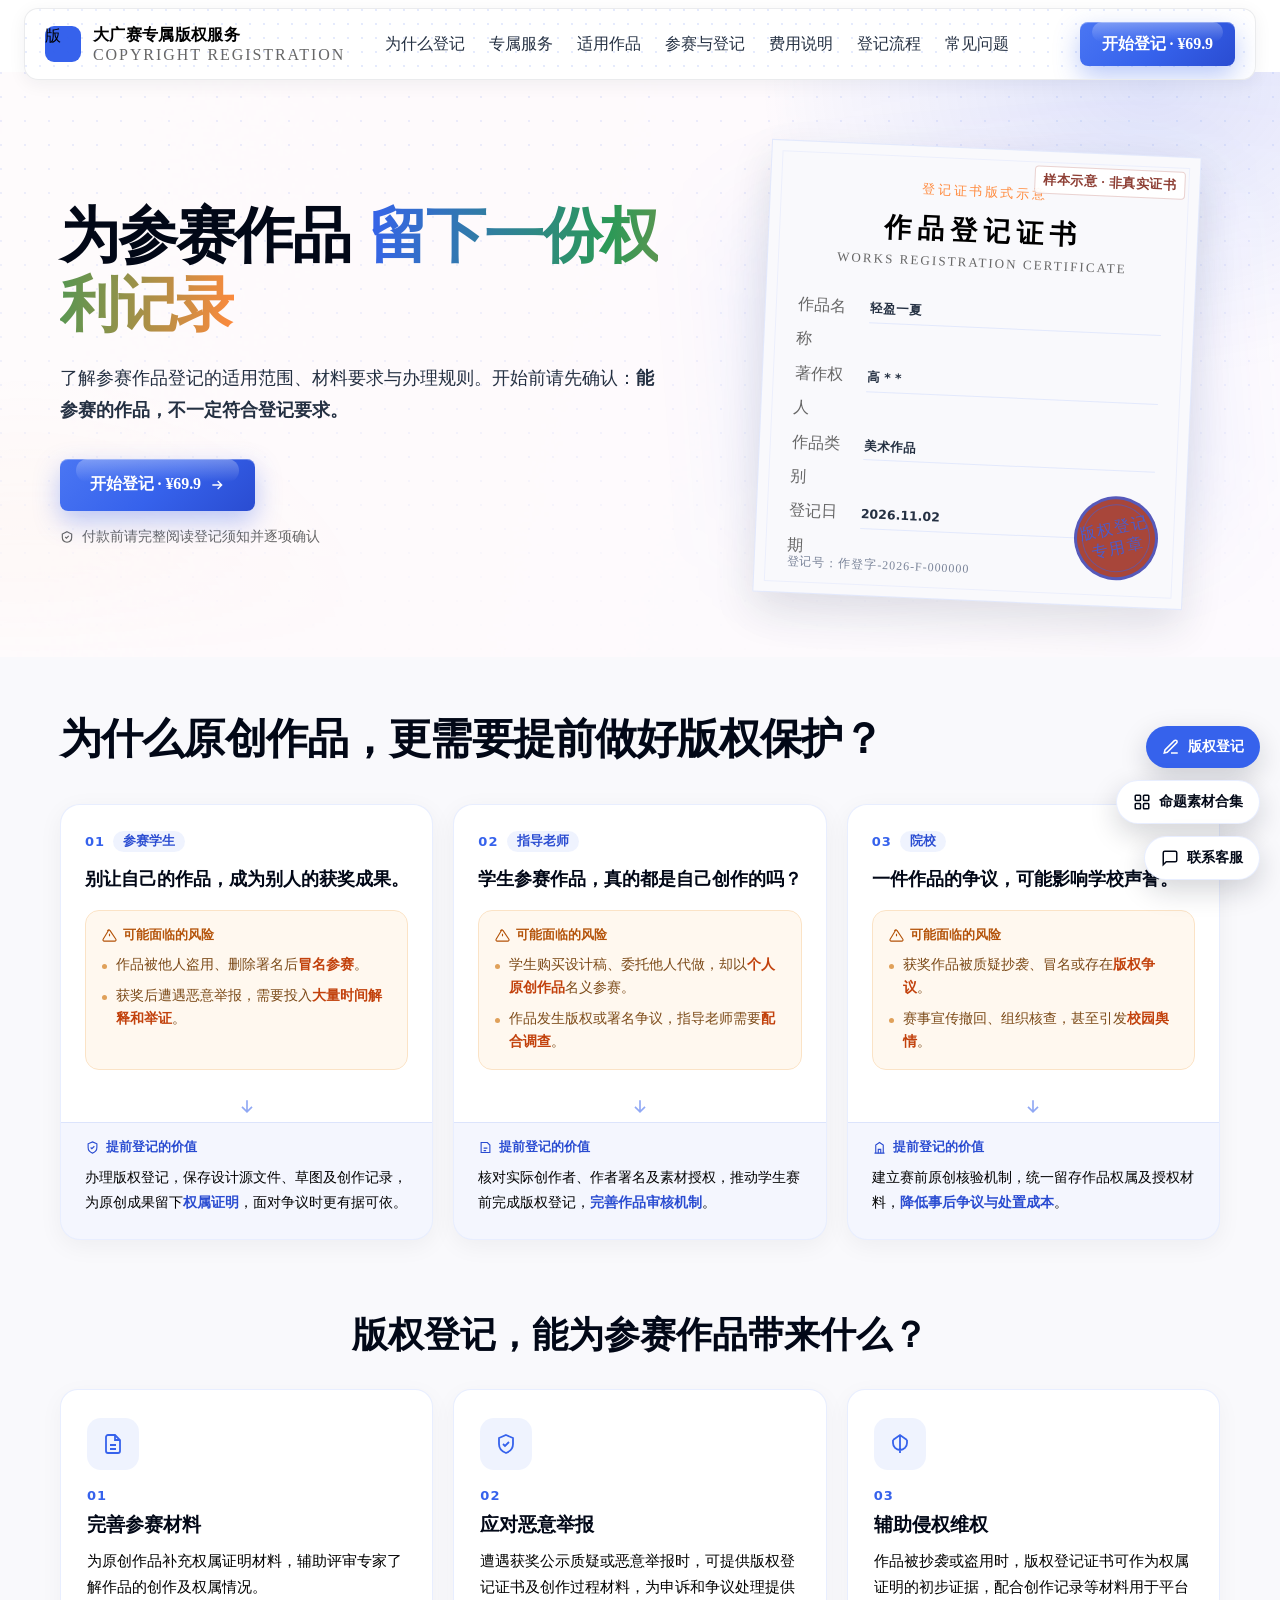
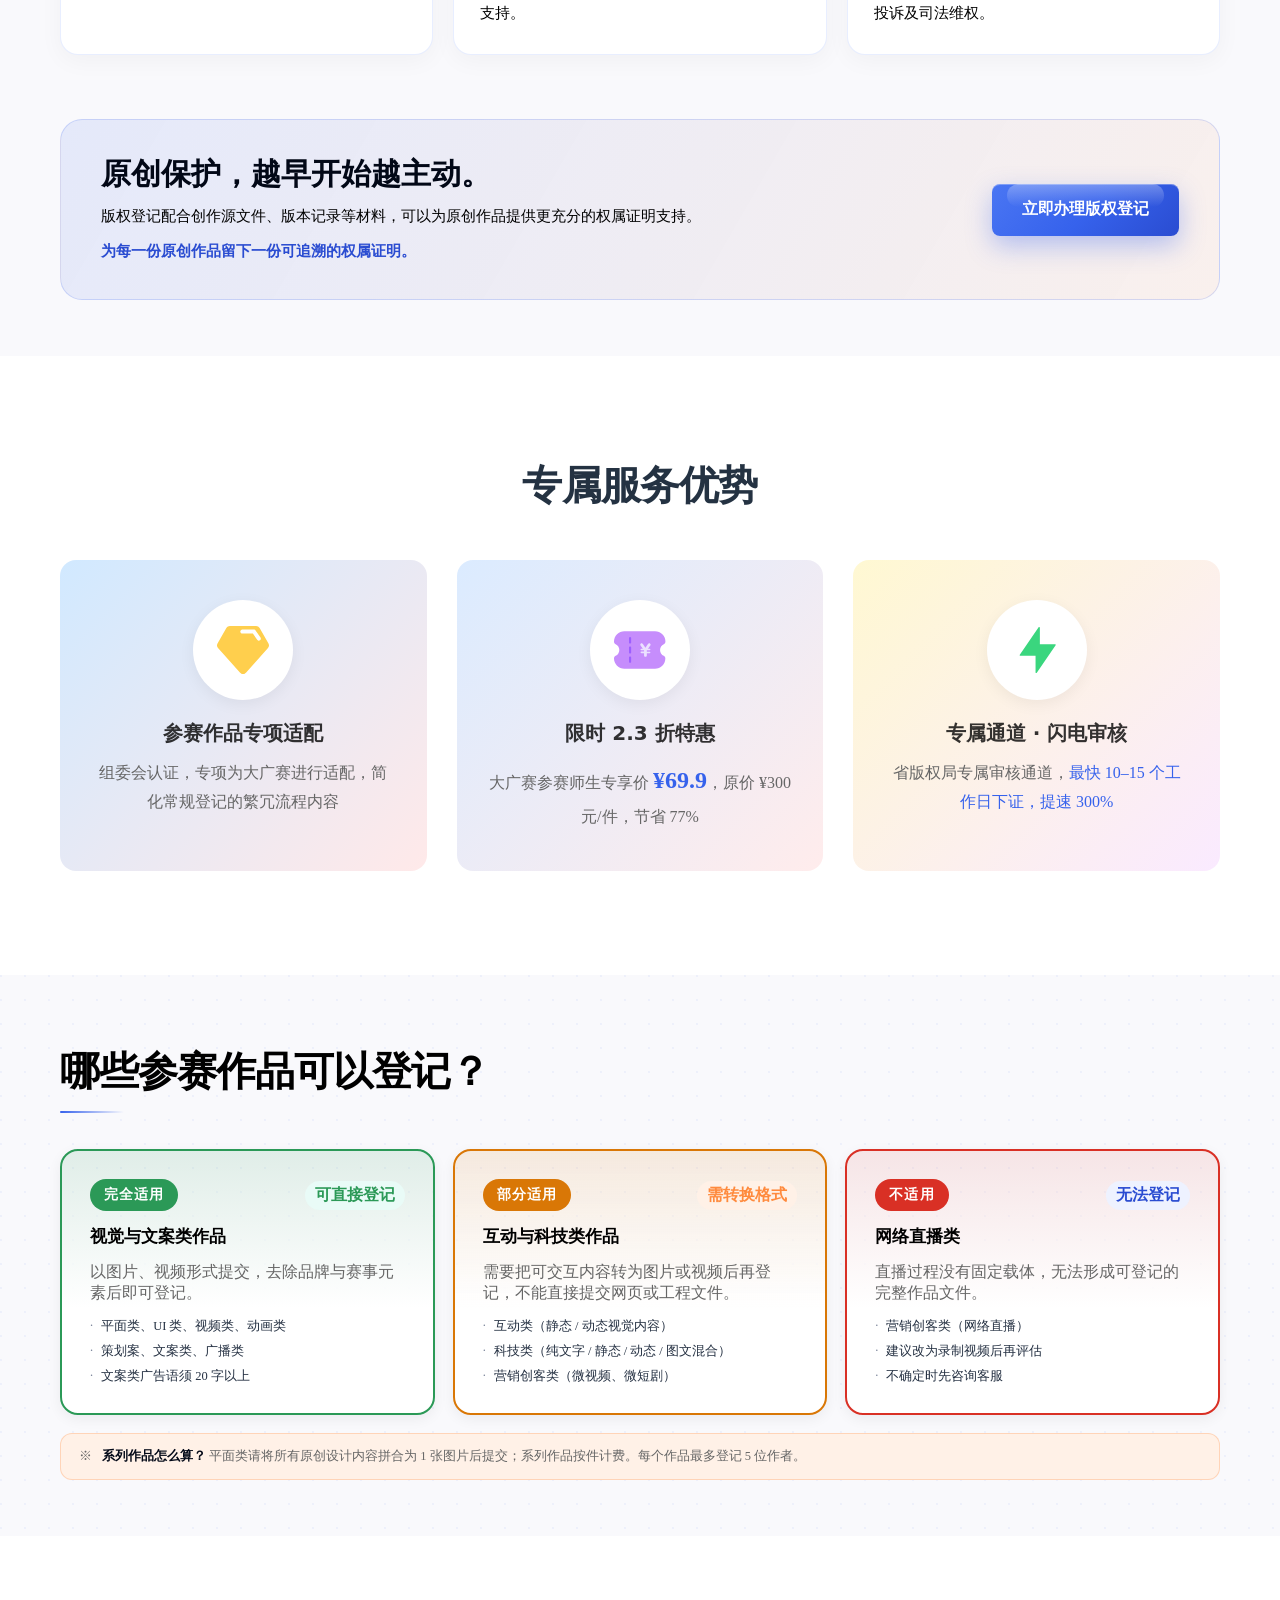
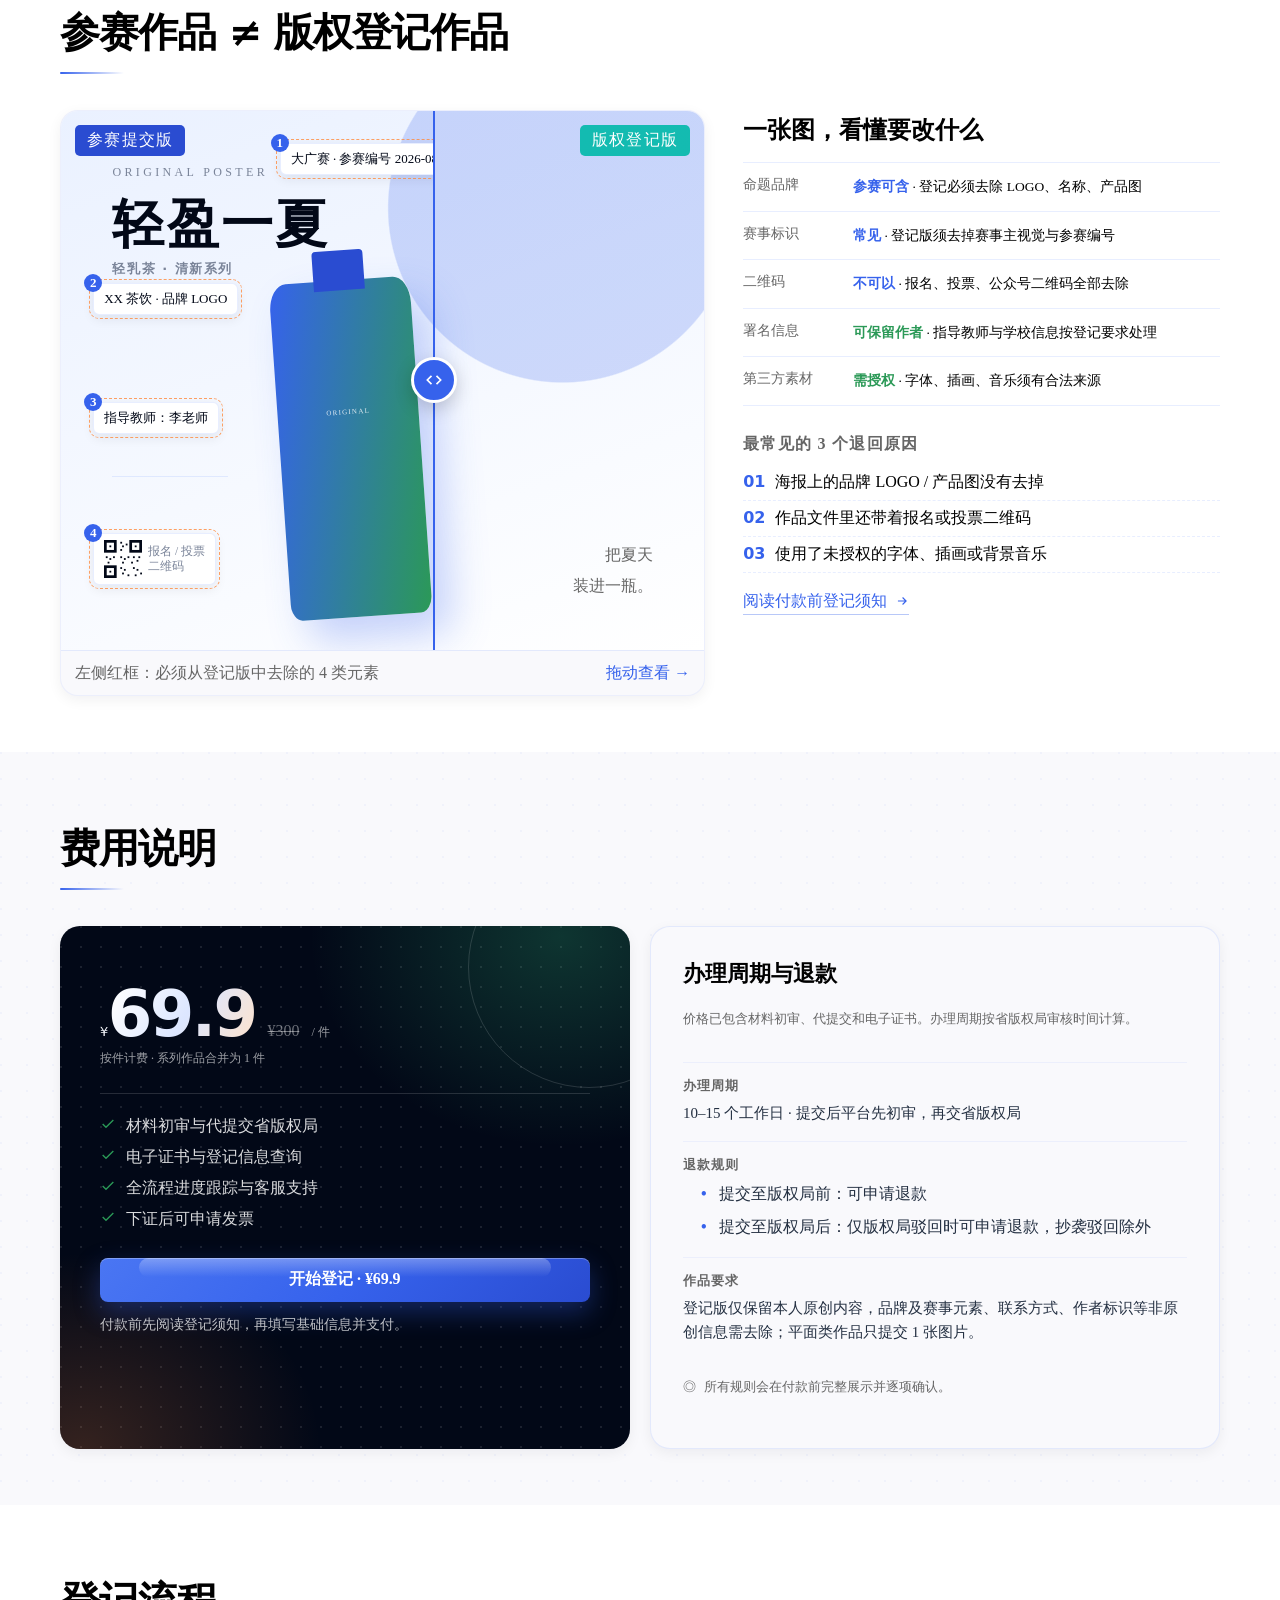
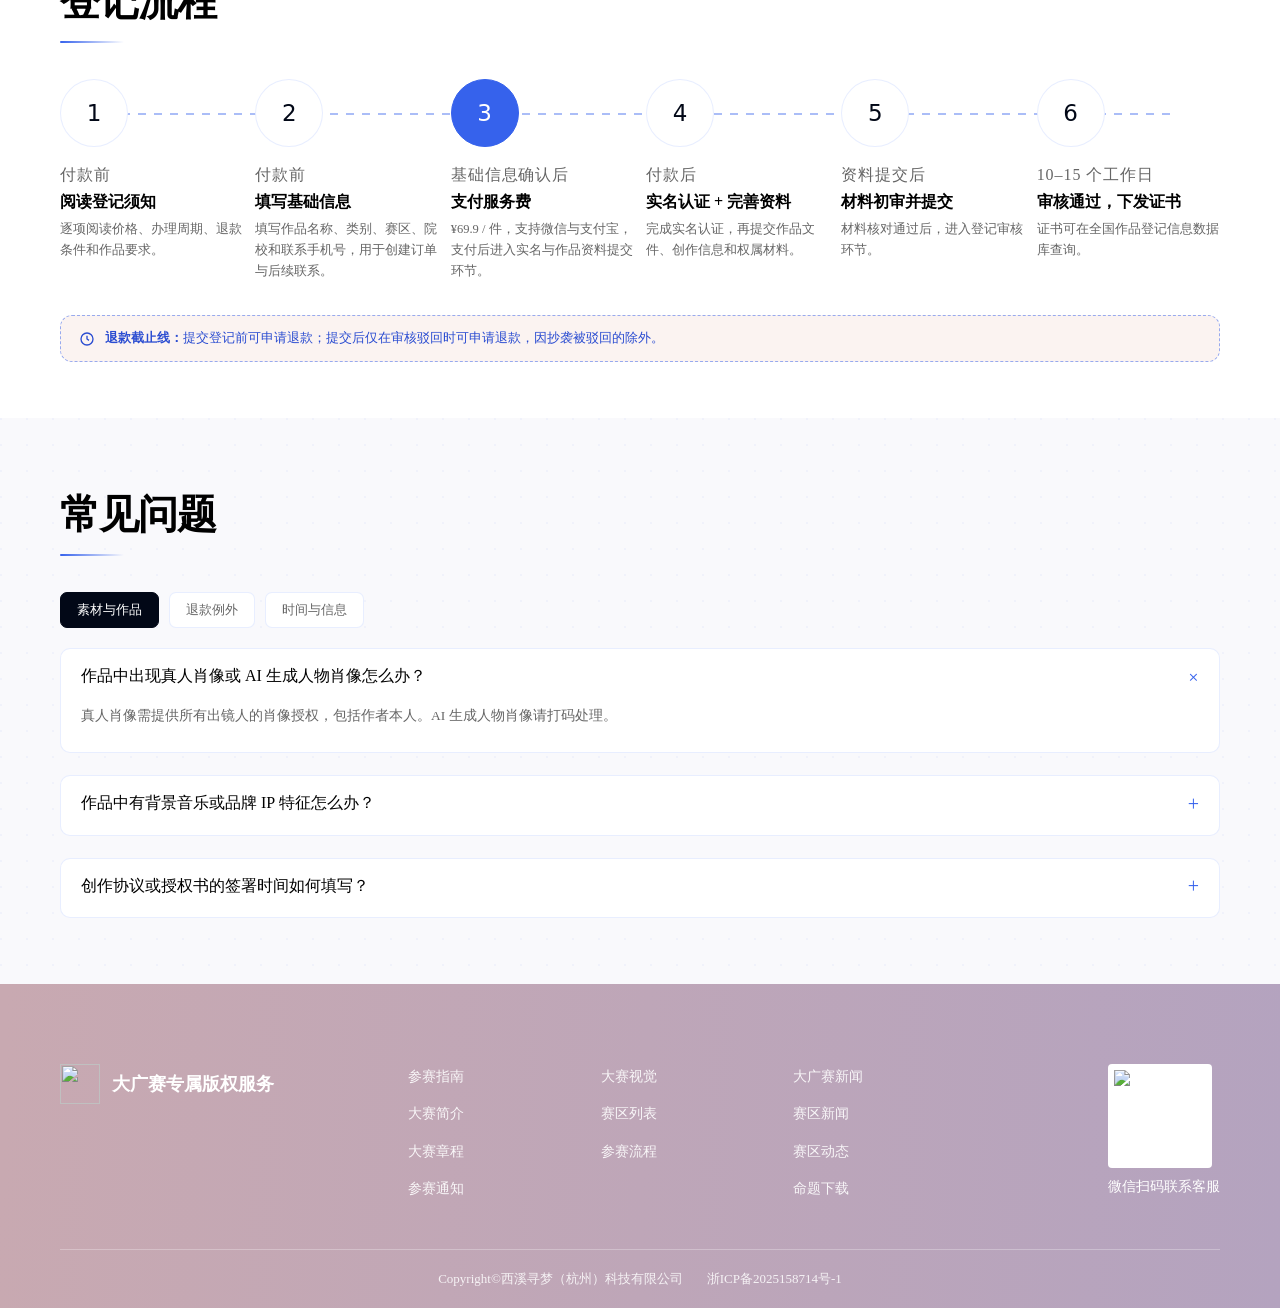
==== index.html @ 9f818204 "wip: save snapshot 2026-11-06" ====
<!DOCTYPE html>
<html lang="zh-CN">
<head>
<meta charset="UTF-8">
<meta name="viewport" content="width=device-width, initial-scale=1">
<title>大广赛参赛作品版权登记服务 · 流程、材料与费用</title>
<meta name="description" content="大广赛参赛作品版权登记服务说明：了解适用作品、登记材料、办理流程、费用与退款规则。">
<link rel="stylesheet" href="assets/styles.css?v=114">
<link rel="icon" type="image/svg+xml" href="assets/favicon.svg">
<noscript><style>[data-reveal]{opacity:1;transform:none}</style></noscript>
</head>
<body>

<a class="skip-link" href="#main">跳到主要内容</a>

<header class="site-header">
  <div class="wrap nav nav__pill">
    <a class="brand" href="index.html" aria-label="版权登记服务首页">
      <span class="brand__mark" aria-hidden="true">版</span>
      <span class="brand__text">
        <strong>大广赛专属版权服务</strong>
        <span>COPYRIGHT REGISTRATION</span>
      </span>
    </a>
    <nav class="nav__links" aria-label="主导航">
      <a href="#why">为什么登记</a>
      <a href="#exclusive">专属服务</a>
      <a href="#fit">适用作品</a>
      <a href="#compare">参赛与登记</a>
      <a href="#price">费用说明</a>
      <a href="#flow">登记流程</a>
      <a href="#faq">常见问题</a>
    </nav>
    <div class="nav__actions">
      <a class="btn btn--primary" href="register.html" data-goto-register>开始登记 · ¥69.9</a>
      <button class="nav__toggle" type="button" aria-label="展开导航" aria-expanded="false">
        <span></span><span></span><span></span>
      </button>
    </div>
  </div>
</header>

<main id="main">

  <!-- ============ Hero ============ -->
  <section class="hero">
    <div class="wrap hero__grid">
      <div>
        <h1>为参赛作品 <em>留下一份权利记录</em></h1>
        <p class="hero__lede">
          了解参赛作品登记的适用范围、材料要求与办理规则。开始前请先确认：<strong>能参赛的作品，不一定符合登记要求。</strong>
        </p>
        <div class="hero__actions">
          <a class="btn btn--primary btn--lg" href="register.html" data-goto-register>
            开始登记 · ¥69.9
            <svg width="16" height="16" viewBox="0 0 24 24" fill="none" stroke="currentColor" stroke-width="2" aria-hidden="true"><path d="M5 12h14M13 6l6 6-6 6"/></svg>
          </a>
        </div>
        <p class="hero__micro">
          <svg viewBox="0 0 24 24" fill="none" stroke="currentColor" stroke-width="2" aria-hidden="true"><path d="M12 3l8 4v6c0 5-3.5 7.5-8 8-4.5-.5-8-3-8-8V7l8-4z"/><path d="M9 12l2 2 4-4"/></svg>
          付款前请完整阅读登记须知并逐项确认
        </p>
      </div>

      <div class="cert-stage" aria-hidden="true">
        <article class="cert">
          <span class="cert__sample">样本示意 · 非真实证书</span>
          <p class="cert__issuer">登记证书版式示意</p>
          <h2 class="cert__title">作品登记证书</h2>
          <p class="cert__sub">WORKS REGISTRATION CERTIFICATE</p>
          <div class="cert__body">
            <div class="line"><span>作品名称</span><b>轻盈一夏</b></div>
            <div class="line"><span>著作权人</span><b>高 * *</b></div>
            <div class="line"><span>作品类别</span><b>美术作品</b></div>
            <div class="line"><span>登记日期</span><b>2026.11.02</b></div>
          </div>
          <span class="cert__seal">版权登记<br>专用章</span>
          <p class="cert__no">登记号：作登字-2026-F-000000</p>
        </article>
        
      </div>
    </div>
  </section>

  <!-- ============ 原创保护与版权登记价值 ============ -->
  <section class="section section--paper op-section" id="why">
    <div class="wrap">

      <!-- 第一部分：为什么提前保护 -->
      <div class="op-head" data-reveal>
        <h2>为什么原创作品，更需要提前做好版权保护？</h2>
      </div>

      <div class="op-stakeholders">
        <article class="op-card" data-reveal>
          <div class="op-card__top">
            <div class="op-meta">
              <span class="op-index">01</span>
              <span class="op-role">参赛学生</span>
            </div>
            <h3 class="op-card__title">别让自己的作品，成为别人的获奖成果。</h3>
            <div class="op-risk">
              <span class="op-risk__tag">
                <svg viewBox="0 0 24 24" fill="none" stroke="currentColor" stroke-width="1.8" aria-hidden="true"><path d="M12 9v4m0 4h.01M10.3 3.9 1.8 18a2 2 0 0 0 1.7 3h17a2 2 0 0 0 1.7-3L12.7 3.9a2 2 0 0 0-3.4 0Z"/></svg>
                可能面临的风险
              </span>
              <ul>
                <li>作品被他人盗用、删除署名后<em>冒名参赛</em>。</li>
                <li>获奖后遭遇恶意举报，需要投入<em>大量时间解释和举证</em>。</li>
              </ul>
            </div>
          </div>
          <div class="op-connector" aria-hidden="true">
            <svg viewBox="0 0 24 24" fill="none" stroke="currentColor" stroke-width="2"><path d="M12 5v14M6 13l6 6 6-6"/></svg>
          </div>
          <div class="op-value">
            <span class="op-value__tag">
              <svg viewBox="0 0 24 24" fill="none" stroke="currentColor" stroke-width="1.8" aria-hidden="true"><path d="M12 3l7 3v6c0 4.4-3 7.5-7 9-4-1.5-7-4.6-7-9V6l7-3Z"/><path d="m9 12 2 2 4-4"/></svg>
              提前登记的价值
            </span>
            <p>办理版权登记，保存设计源文件、草图及创作记录，为原创成果留下<em>权属证明</em>，面对争议时更有据可依。</p>
          </div>
        </article>

        <article class="op-card" data-reveal>
          <div class="op-card__top">
            <div class="op-meta">
              <span class="op-index">02</span>
              <span class="op-role">指导老师</span>
            </div>
            <h3 class="op-card__title">学生参赛作品，真的都是自己创作的吗？</h3>
            <div class="op-risk">
              <span class="op-risk__tag">
                <svg viewBox="0 0 24 24" fill="none" stroke="currentColor" stroke-width="1.8" aria-hidden="true"><path d="M12 9v4m0 4h.01M10.3 3.9 1.8 18a2 2 0 0 0 1.7 3h17a2 2 0 0 0 1.7-3L12.7 3.9a2 2 0 0 0-3.4 0Z"/></svg>
                可能面临的风险
              </span>
              <ul>
                <li>学生购买设计稿、委托他人代做，却以<em>个人原创作品</em>名义参赛。</li>
                <li>作品发生版权或署名争议，指导老师需要<em>配合调查</em>。</li>
              </ul>
            </div>
          </div>
          <div class="op-connector" aria-hidden="true">
            <svg viewBox="0 0 24 24" fill="none" stroke="currentColor" stroke-width="2"><path d="M12 5v14M6 13l6 6 6-6"/></svg>
          </div>
          <div class="op-value">
            <span class="op-value__tag">
              <svg viewBox="0 0 24 24" fill="none" stroke="currentColor" stroke-width="1.8" aria-hidden="true"><path d="M9 4h6l4 4v12H5V4h4Z"/><path d="M9 13h6M9 17h4"/></svg>
              提前登记的价值
            </span>
            <p>核对实际创作者、作者署名及素材授权，推动学生赛前完成版权登记，<em>完善作品审核机制</em>。</p>
          </div>
        </article>

        <article class="op-card" data-reveal>
          <div class="op-card__top">
            <div class="op-meta">
              <span class="op-index">03</span>
              <span class="op-role">院校</span>
            </div>
            <h3 class="op-card__title">一件作品的争议，可能影响学校声誉。</h3>
            <div class="op-risk">
              <span class="op-risk__tag">
                <svg viewBox="0 0 24 24" fill="none" stroke="currentColor" stroke-width="1.8" aria-hidden="true"><path d="M12 9v4m0 4h.01M10.3 3.9 1.8 18a2 2 0 0 0 1.7 3h17a2 2 0 0 0 1.7-3L12.7 3.9a2 2 0 0 0-3.4 0Z"/></svg>
                可能面临的风险
              </span>
              <ul>
                <li>获奖作品被质疑抄袭、冒名或存在<em>版权争议</em>。</li>
                <li>赛事宣传撤回、组织核查，甚至引发<em>校园舆情</em>。</li>
              </ul>
            </div>
          </div>
          <div class="op-connector" aria-hidden="true">
            <svg viewBox="0 0 24 24" fill="none" stroke="currentColor" stroke-width="2"><path d="M12 5v14M6 13l6 6 6-6"/></svg>
          </div>
          <div class="op-value">
            <span class="op-value__tag">
              <svg viewBox="0 0 24 24" fill="none" stroke="currentColor" stroke-width="1.8" aria-hidden="true"><path d="M4 21h16M6 21V8l6-4 6 4v13"/><path d="M10 21v-6h4v6"/></svg>
              提前登记的价值
            </span>
            <p>建立赛前原创核验机制，统一留存作品权属及授权材料，<em>降低事后争议与处置成本</em>。</p>
          </div>
        </article>
      </div>

      <!-- 第二部分：版权登记的价值 -->
      <div class="op-help" data-reveal>
        <h2>版权登记，能为参赛作品带来什么？</h2>
      </div>
      <div class="op-benefits">
        <article class="op-benefit" data-reveal>
          <div class="op-benefit__icon">
            <svg viewBox="0 0 24 24" fill="none" stroke="currentColor" stroke-width="1.8"><path d="M14 3H7a2 2 0 0 0-2 2v14a2 2 0 0 0 2 2h10a2 2 0 0 0 2-2V8l-5-5Z"/><path d="M14 3v5h5M9 13h6M9 17h6"/></svg>
          </div>
          <span class="op-index">01</span>
          <h3>完善参赛材料</h3>
          <p>为原创作品补充权属证明材料，辅助评审专家了解作品的创作及权属情况。</p>
        </article>
        <article class="op-benefit" data-reveal>
          <div class="op-benefit__icon">
            <svg viewBox="0 0 24 24" fill="none" stroke="currentColor" stroke-width="1.8"><path d="M12 3l7 3v6c0 4.4-3 7.5-7 9-4-1.5-7-4.6-7-9V6l7-3Z"/><path d="m9 12 2 2 4-4"/></svg>
          </div>
          <span class="op-index">02</span>
          <h3>应对恶意举报</h3>
          <p>遭遇获奖公示质疑或恶意举报时，可提供版权登记证书及创作过程材料，为申诉和争议处理提供支持。</p>
        </article>
        <article class="op-benefit" data-reveal>
          <div class="op-benefit__icon">
            <svg viewBox="0 0 24 24" fill="none" stroke="currentColor" stroke-width="1.8"><path d="M12 3v18M5 8l7-5 7 5M5 8v3a7 7 0 0 0 14 0V8"/></svg>
          </div>
          <span class="op-index">03</span>
          <h3>辅助侵权维权</h3>
          <p>作品被抄袭或盗用时，版权登记证书可作为权属证明的初步证据，配合创作记录等材料用于平台投诉及司法维权。</p>
        </article>
      </div>

      <!-- 第三部分：CTA 转化 -->
      <div class="op-cta" data-reveal>
        <div class="op-cta__text">
          <h2>原创保护，越早开始越主动。</h2>
          <p>版权登记配合创作源文件、版本记录等材料，可以为原创作品提供更充分的权属证明支持。</p>
          <p class="op-cta__em">为每一份原创作品留下一份可追溯的权属证明。</p>
        </div>
        <a class="btn btn--primary btn--lg" href="register.html" data-goto-register>立即办理版权登记</a>
      </div>

    </div>
  </section>

  <!-- ============ 大广赛专属服务 ============ -->
  <section class="advantages section section--paper" id="exclusive">
    <div class="wrap container">
      <h2 class="section-title">专属服务优势</h2>
      <div class="card-container">
        <div class="card card-1">
          <div class="card-icon"><img src="assets/vip.svg" width="50" height="46" alt=""></div>
          <h3 class="card-title">参赛作品专项适配</h3>
          <p class="card-text">组委会认证，专项为大广赛进行适配，简化常规登记的繁冗流程内容</p>
        </div>
        <div class="card card-2">
          <div class="card-icon"><img src="assets/discount.svg" width="50" height="36" alt=""></div>
          <h3 class="card-title">限时 2.3 折特惠</h3>
          <p class="card-text">大广赛参赛师生专享价 <span class="highlight highlight1">¥69.9</span>，原价 ¥300 元/件，节省 77%</p>
        </div>
        <div class="card card-3">
          <div class="card-icon"><img src="assets/lightning.svg" width="50" height="53" alt=""></div>
          <h3 class="card-title">专属通道 · 闪电审核</h3>
          <p class="card-text">省版权局专属审核通道，<span class="highlight">最快 10–15 个工作日下证，提速 300%</span></p>
        </div>
      </div>
    </div>
  </section>

  <!-- ============ 适用作品 ============ -->
  <section class="section section--paper" id="fit">
    <div class="wrap">
      <div class="section-head" data-reveal>
        <h2>哪些参赛作品可以登记？</h2>
      </div>

      <div class="fit-grid">
        <article class="fit-card fit-card--full" data-reveal>
          <div class="fit-card__head">
            <span class="fit-card__label">完全适用</span>
            <span class="pill pill--green">可直接登记</span>
          </div>
          <h3>视觉与文案类作品</h3>
          <p>以图片、视频形式提交，去除品牌与赛事元素后即可登记。</p>
          <ul>
            <li>平面类、UI 类、视频类、动画类</li>
            <li>策划案、文案类、广播类</li>
            <li>文案类广告语须 20 字以上</li>
          </ul>
        </article>

        <article class="fit-card fit-card--partial" data-reveal>
          <div class="fit-card__head">
            <span class="fit-card__label">部分适用</span>
            <span class="pill pill--amber">需转换格式</span>
          </div>
          <h3>互动与科技类作品</h3>
          <p>需要把可交互内容转为图片或视频后再登记，不能直接提交网页或工程文件。</p>
          <ul>
            <li>互动类（静态 / 动态视觉内容）</li>
            <li>科技类（纯文字 / 静态 / 动态 / 图文混合）</li>
            <li>营销创客类（微视频、微短剧）</li>
          </ul>
        </article>

        <article class="fit-card fit-card--no" data-reveal>
          <div class="fit-card__head">
            <span class="fit-card__label">不适用</span>
            <span class="pill pill--red">无法登记</span>
          </div>
          <h3>网络直播类</h3>
          <p>直播过程没有固定载体，无法形成可登记的完整作品文件。</p>
          <ul>
            <li>营销创客类（网络直播）</li>
            <li>建议改为录制视频后再评估</li>
            <li>不确定时先咨询客服</li>
          </ul>
        </article>
      </div>

      <div class="fit-note" data-reveal>
        <span aria-hidden="true">※</span>
        <p><strong>系列作品怎么算？</strong> 平面类请将所有原创设计内容拼合为 1 张图片后提交；系列作品按件计费。每个作品最多登记 5 位作者。</p>
      </div>
    </div>
  </section>

  <!-- ============ 参赛版与登记版 ============ -->
  <section class="section" id="compare">
    <div class="wrap">
      <div class="section-head" data-reveal>
        <h2>参赛作品 ≠ 版权登记作品</h2>
      </div>

      <div class="compare-layout">
        <div data-reveal>
          <div class="compare" aria-label="参赛作品与版权登记作品对比，可拖动滑块查看">
            <div class="compare__canvas">
              <div class="poster">
                <p class="poster__kicker">ORIGINAL POSTER</p>
                <h3 class="poster__title">轻盈一夏<small>轻乳茶 · 清新系列</small></h3>
                <div class="poster__rule"></div>
                <div class="poster__product"></div>
                <p class="poster__copy">把夏天<br>装进一瓶。</p>
              </div>

              <div class="compare__overlay">
                <div class="overlay-mark is-outlined" data-pos="event">
                  <span class="badge">1</span>
                  <span class="chip"><span class="cap-full">大广赛 · 参赛编号 2026-0871</span><span class="cap-short">赛事编号</span></span>
                </div>
                <div class="overlay-mark is-outlined" data-pos="brand">
                  <span class="badge">2</span>
                  <span class="chip"><span class="cap-full">XX 茶饮 · 品牌 LOGO</span><span class="cap-short">品牌 LOGO</span></span>
                </div>
                <div class="overlay-mark is-outlined" data-pos="teacher">
                  <span class="badge">3</span>
                  <span class="chip"><span class="cap-full">指导教师：李老师</span><span class="cap-short">指导教师</span></span>
                </div>
                <div class="overlay-mark is-outlined" data-pos="qr">
                  <span class="badge">4</span>
                  <span class="chip qr-chip">
                    <svg viewBox="0 0 21 21" fill="currentColor" aria-hidden="true">
                      <rect x="0" y="0" width="7" height="7"/><rect x="1.5" y="1.5" width="4" height="4" fill="#fff"/><rect x="3" y="3" width="1" height="1"/>
                      <rect x="14" y="0" width="7" height="7"/><rect x="15.5" y="1.5" width="4" height="4" fill="#fff"/><rect x="17" y="3" width="1" height="1"/>
                      <rect x="0" y="14" width="7" height="7"/><rect x="1.5" y="15.5" width="4" height="4" fill="#fff"/><rect x="3" y="17" width="1" height="1"/>
                      <rect x="9" y="1" width="1" height="1"/><rect x="10" y="3" width="1" height="1"/><rect x="9" y="5" width="1" height="1"/><rect x="12" y="2" width="1" height="1"/>
                      <rect x="1" y="9" width="1" height="1"/><rect x="3" y="10" width="1" height="1"/><rect x="5" y="9" width="1" height="1"/><rect x="2" y="12" width="1" height="1"/>
                      <rect x="9" y="9" width="1" height="1"/><rect x="11" y="10" width="1" height="1"/><rect x="10" y="12" width="1" height="1"/><rect x="13" y="9" width="1" height="1"/>
                      <rect x="16" y="9" width="1" height="1"/><rect x="18" y="11" width="1" height="1"/><rect x="15" y="12" width="1" height="1"/><rect x="19" y="9" width="1" height="1"/>
                      <rect x="9" y="15" width="1" height="1"/><rect x="11" y="16" width="1" height="1"/><rect x="10" y="18" width="1" height="1"/><rect x="13" y="19" width="1" height="1"/>
                      <rect x="16" y="15" width="1" height="1"/><rect x="18" y="16" width="1" height="1"/><rect x="17" y="19" width="1" height="1"/><rect x="20" y="18" width="1" height="1"/>
                    </svg>
                    <em class="cap-full">报名 / 投票<br>二维码</em><em class="cap-short">二维码</em>
                  </span>
                </div>
              </div>

              <div class="compare__handle">
                <button class="compare__knob" type="button" role="slider" aria-valuemin="0" aria-valuemax="100" aria-valuenow="58" aria-label="拖动查看参赛版与登记版差异">
                  <svg viewBox="0 0 24 24" fill="none" stroke="currentColor" stroke-width="2" aria-hidden="true"><path d="M9 7l-5 5 5 5M15 7l5 5-5 5"/></svg>
                </button>
              </div>
              <span class="compare__tag compare__tag--left">参赛提交版</span>
              <span class="compare__tag compare__tag--right">版权登记版</span>
            </div>
            <div class="compare__legend">
              <span>左侧红框：必须从登记版中去除的 4 类元素</span>
              <span>拖动查看 →</span>
            </div>
          </div>
        </div>

        <div class="compare-side" data-reveal>
          <h3>一张图，看懂要改什么</h3>
          <ul>
            <li class="compare-row">
              <dt>命题品牌</dt>
              <dd><span class="no">参赛可含</span> · 登记必须去除 LOGO、名称、产品图</dd>
            </li>
            <li class="compare-row">
              <dt>赛事标识</dt>
              <dd><span class="no">常见</span> · 登记版须去掉赛事主视觉与参赛编号</dd>
            </li>
            <li class="compare-row">
              <dt>二维码</dt>
              <dd><span class="no">不可以</span> · 报名、投票、公众号二维码全部去除</dd>
            </li>
            <li class="compare-row">
              <dt>署名信息</dt>
              <dd><span class="yes">可保留作者</span> · 指导教师与学校信息按登记要求处理</dd>
            </li>
            <li class="compare-row">
              <dt>第三方素材</dt>
              <dd><span class="yes">需授权</span> · 字体、插画、音乐须有合法来源</dd>
            </li>
          </ul>

          <div class="top3">
            <h4>最常见的 3 个退回原因</h4>
            <ul>
              <li><b>01</b> 海报上的品牌 LOGO / 产品图没有去掉</li>
              <li><b>02</b> 作品文件里还带着报名或投票二维码</li>
              <li><b>03</b> 使用了未授权的字体、插画或背景音乐</li>
            </ul>
          </div>

          <a class="checklist-link" href="register.html" data-goto-register>
            阅读付款前登记须知
            <svg width="14" height="14" viewBox="0 0 24 24" fill="none" stroke="currentColor" stroke-width="2" aria-hidden="true"><path d="M5 12h14M13 6l6 6-6 6"/></svg>
          </a>
        </div>
      </div>
    </div>
  </section>



  <!-- ============ 价格与退款 ============ -->
  <section class="section section--white" id="price">
    <div class="wrap">
      <div class="section-head" data-reveal>
        <h2>费用说明</h2>
      </div>

      <div class="price-grid">
        <article class="price-card" data-reveal>
          <div class="price">
            <b><small>¥</small>69.9</b>
            <s>¥300</s>
            <span class="price__unit">/ 件</span>
          </div>
          <p class="price__unit">按件计费 · 系列作品合并为 1 件</p>
          <ul class="price__incl">
            <li>
              <svg viewBox="0 0 24 24" fill="none" stroke="currentColor" stroke-width="2"><path d="M20 6L9 17l-5-5"/></svg>
              材料初审与代提交省版权局
            </li>
            <li>
              <svg viewBox="0 0 24 24" fill="none" stroke="currentColor" stroke-width="2"><path d="M20 6L9 17l-5-5"/></svg>
              电子证书与登记信息查询
            </li>
            <li>
              <svg viewBox="0 0 24 24" fill="none" stroke="currentColor" stroke-width="2"><path d="M20 6L9 17l-5-5"/></svg>
              全流程进度跟踪与客服支持
            </li>
            <li>
              <svg viewBox="0 0 24 24" fill="none" stroke="currentColor" stroke-width="2"><path d="M20 6L9 17l-5-5"/></svg>
              下证后可申请发票
            </li>
          </ul>
          <a class="btn btn--primary btn--block" href="register.html" data-goto-register>开始登记 · ¥69.9</a>
          <p class="price-card__note">付款前先阅读登记须知，再填写基础信息并支付。</p>
        </article>

        <article class="refund-card" data-reveal>
          <h3>办理周期与退款</h3>
          <p>价格已包含材料初审、代提交和电子证书。办理周期按省版权局审核时间计算。</p>
          <div class="refund-info-block">
            <strong>办理周期</strong>
            <span>10–15 个工作日 · 提交后平台先初审，再交省版权局</span>
          </div>
          <div class="refund-info-block">
            <strong>退款规则</strong>
            <ul class="refund-summary">
              <li>提交至版权局前：可申请退款</li>
              <li>提交至版权局后：仅版权局驳回时可申请退款，抄袭驳回除外</li>
            </ul>
          </div>
          <div class="refund-info-block">
            <strong>作品要求</strong>
            <span>登记版仅保留本人原创内容，品牌及赛事元素、联系方式、作者标识等非原创信息需去除；平面类作品只提交 1 张图片。</span>
          </div>
          <p class="refund-note">
            <span aria-hidden="true">◎</span>
            所有规则会在付款前完整展示并逐项确认。
          </p>
        </article>
      </div>
    </div>
  </section>

  <!-- ============ 流程 ============ -->
  <section class="section" id="flow">
    <div class="wrap">
      <div class="section-head" data-reveal>
        <h2>登记流程</h2>
      </div>

      <div class="flow" data-reveal>
        <div class="flow-step">
          <div class="flow-step__dot">1</div>
          <div class="flow-step__time">付款前</div>
          <h3>阅读登记须知</h3>
          <p>逐项阅读价格、办理周期、退款条件和作品要求。</p>
        </div>
        <div class="flow-step">
          <div class="flow-step__dot">2</div>
          <div class="flow-step__time">付款前</div>
          <h3>填写基础信息</h3>
          <p>填写作品名称、类别、赛区、院校和联系手机号，用于创建订单与后续联系。</p>
        </div>
        <div class="flow-step is-critical">
          <div class="flow-step__dot">3</div>
          <div class="flow-step__time">基础信息确认后</div>
          <h3>支付服务费</h3>
          <p>¥69.9 / 件，支持微信与支付宝，支付后进入实名与作品资料提交环节。</p>
        </div>
        <div class="flow-step">
          <div class="flow-step__dot">4</div>
          <div class="flow-step__time">付款后</div>
          <h3>实名认证 + 完善资料</h3>
          <p>完成实名认证，再提交作品文件、创作信息和权属材料。</p>
        </div>
        <div class="flow-step">
          <div class="flow-step__dot">5</div>
          <div class="flow-step__time">资料提交后</div>
          <h3>材料初审并提交</h3>
          <p>材料核对通过后，进入登记审核环节。</p>
        </div>
        <div class="flow-step">
          <div class="flow-step__dot">6</div>
          <div class="flow-step__time">10–15 个工作日</div>
          <h3>审核通过，下发证书</h3>
          <p>证书可在全国作品登记信息数据库查询。</p>
        </div>
      </div>

      <div class="refund-line" data-reveal>
        <svg viewBox="0 0 24 24" fill="none" stroke="currentColor" stroke-width="2" aria-hidden="true"><circle cx="12" cy="12" r="9"/><path d="M12 7v5l3 2"/></svg>
        <p><strong>退款截止线：</strong>提交登记前可申请退款；提交后仅在审核驳回时可申请退款，因抄袭被驳回的除外。</p>
      </div>
    </div>
  </section>


  <!-- ============ FAQ ============ -->
  <section class="section section--white" id="faq">
    <div class="wrap">
      <div class="section-head" data-reveal>
        <h2>常见问题</h2>
      </div>

      <div class="faq-tools" role="tablist" aria-label="问题分类">
        <button class="faq-tab" id="faq-fit-tab" type="button" role="tab" aria-selected="true" aria-controls="faq-fit" tabindex="0" data-tab="faq-fit">素材与作品</button>
        <button class="faq-tab" id="faq-money-tab" type="button" role="tab" aria-selected="false" aria-controls="faq-money" tabindex="-1" data-tab="faq-money">退款例外</button>
        <button class="faq-tab" id="faq-flow-tab" type="button" role="tab" aria-selected="false" aria-controls="faq-flow" tabindex="-1" data-tab="faq-flow">时间与信息</button>
      </div>
      <div class="faq-group is-active" id="faq-fit" role="tabpanel" aria-labelledby="faq-fit-tab">
        <details class="faq" open><summary>作品中出现真人肖像或 AI 生成人物肖像怎么办？</summary><div class="answer">真人肖像需提供所有出镜人的肖像授权，包括作者本人。AI 生成人物肖像请打码处理。</div></details>
        <details class="faq"><summary>作品中有背景音乐或品牌 IP 特征怎么办？</summary><div class="answer">背景音乐需提供素材授权；建议移除背景音乐。围绕企业品牌 IP 创作的作品，需要去除能够体现该 IP 的内容。</div></details>
        <details class="faq"><summary>创作协议或授权书的签署时间如何填写？</summary><div class="answer">如作品涉及创作协议或授权书，请确认其签署时间早于作品创作时间。</div></details>
      </div>
      <div class="faq-group" id="faq-money" role="tabpanel" aria-labelledby="faq-money-tab">
        <details class="faq" open><summary>作品提交版权局后被驳回，可以退款吗？</summary><div class="answer">版权局驳回后可申请退款；因抄袭导致的驳回不予退款。</div></details>
        <details class="faq"><summary>作品还在版权局审核中，可以申请退款吗？</summary><div class="answer">提交版权局前可申请退款。提交后，需等版权局驳回后再按规则申请；审核通过不适用驳回退款规则。</div></details>
      </div>
      <div class="faq-group" id="faq-flow" role="tabpanel" aria-labelledby="faq-flow-tab">
        <details class="faq" open><summary>作品提交截止日期临近，还来得及登记吗？</summary><div class="answer">办理周期为 10–15 个工作日。请按作品提交截止日期预留办理时间；请至少预留完整办理周期，以便安排登记流程。</div></details>
        <details class="faq"><summary>哪些信息会同步给赛区？</summary><div class="answer">登记信息会同步给赛区，作为原创性参考。具体同步信息按付款前展示的说明确认。</div></details>
        <details class="faq"><summary>作品提交到版权局后还能修改吗？</summary><div class="answer">提交前请核对作品内容和资料。提交至版权局后，页面资料不可修改。</div></details>
      </div>
    </div>
  </section>


</main>

<footer class="site-footer">
  <div class="wrap footer-container">
    <a class="footer-logo" href="index.html" aria-label="大广赛专属版权服务首页">
      <img src="https://www.banquan.pro/img/logo_min.svg" alt="" width="40" height="40">
      <strong>大广赛专属版权服务</strong>
    </a>
    <nav class="footer-nav" aria-label="底部导航">
      <div class="footer-nav-column">
        <a href="https://www.sun-ada.net/home/about_intrs2.html" target="_blank" rel="noopener">参赛指南</a>
        <a href="https://www.sun-ada.net/home/about_intrs5.html" target="_blank" rel="noopener">大赛简介</a>
        <a href="https://www.sun-ada.net/home/about_intrs4.html" target="_blank" rel="noopener">大赛章程</a>
        <a href="https://www.sun-ada.net/home/about_intrs3.html" target="_blank" rel="noopener">参赛通知</a>
      </div>
      <div class="footer-nav-column">
        <a href="https://www.sun-ada.net/home/about_intrs1.html" target="_blank" rel="noopener">大赛视觉</a>
        <a href="https://www.sun-ada.net/home/about_intrs6.html" target="_blank" rel="noopener">赛区列表</a>
        <a href="https://www.sun-ada.net/home/about_intrs7.html" target="_blank" rel="noopener">参赛流程</a>
      </div>
      <div class="footer-nav-column">
        <a href="https://www.sun-ada.net/home/newss.html" target="_blank" rel="noopener">大广赛新闻</a>
        <a href="https://www.sun-ada.net/home/newss1.html" target="_blank" rel="noopener">赛区新闻</a>
        <a href="https://www.sun-ada.net/home/dynamics.html" target="_blank" rel="noopener">赛区动态</a>
        <a href="https://pan.quark.cn/s/a8e24802d725" target="_blank" rel="noopener">命题下载</a>
      </div>
    </nav>
    <div class="footer-qrcode">
      <img src="https://www.banquan.pro/img/qrcode.jpg" alt="微信客服二维码" width="104" height="104">
      <p>微信扫码联系客服</p>
    </div>
  </div>
  <div class="wrap footer-bottom">
    <span>Copyright©西溪寻梦（杭州）科技有限公司</span>
    <a href="https://beian.miit.gov.cn/" target="_blank" rel="noopener">浙ICP备2025158714号-1</a>
  </div>
</footer>

<div class="mobile-bar">
  <div class="price-mini"><b>¥69.9</b><span>每件 · 按退款规则办理</span></div>
  <a class="btn btn--primary" href="register.html" data-goto-register>开始登记</a>
</div>

<script src="assets/app.js?v=114"></script>

<!-- 右下角悬浮按钮 -->
<div class="float-buttons-wrap">
  <a class="float-button float-button--primary" href="register.html" target="_blank" rel="noopener" data-goto-register title="开始版权登记">
    <svg width="18" height="18" viewBox="0 0 24 24" fill="none" stroke="currentColor" stroke-width="2" aria-hidden="true"><path d="M12 20h9"/><path d="M16.5 3.5a2.121 2.121 0 113 3L7 19l-4 1 1-4L16.5 3.5z"/></svg>
    <span>版权登记</span>
  </a>
  <a class="float-button float-button--secondary" href="https://pan.quark.cn/s/a8e24802d725" target="_blank" rel="noopener" title="命题素材合集">
    <svg width="18" height="18" viewBox="0 0 24 24" fill="none" stroke="currentColor" stroke-width="2" aria-hidden="true"><rect x="3" y="3" width="7" height="7" rx="1"/><rect x="14" y="3" width="7" height="7" rx="1"/><rect x="3" y="14" width="7" height="7" rx="1"/><rect x="14" y="14" width="7" height="7" rx="1"/></svg>
    <span>命题素材合集</span>
  </a>
  <div class="float-button-wrap">
    <button class="float-button float-button--secondary" type="button" title="联系客服">
      <svg width="18" height="18" viewBox="0 0 24 24" fill="none" stroke="currentColor" stroke-width="2" aria-hidden="true"><path d="M21 15a2 2 0 01-2 2H7l-4 4V5a2 2 0 012-2h14a2 2 0 012 2z"/></svg>
      <span>联系客服</span>
    </button>
    <div class="float-qr" role="tooltip" aria-label="扫码联系客服">
      <div class="float-qr__inner">
        <div class="float-qr__box">
          <img src="https://www.banquan.pro/img/qrcode.jpg" alt="微信客服二维码" width="140" height="140">
        </div>
        <p>扫码加客服企微</p>
      </div>
    </div>
  </div>
</div>

<!-- 微信扫码登录弹层（原型） -->
<dialog class="modal" id="wxLoginDialog">
  <div class="modal__head">
    <div>
      <h2>请先登录</h2>
      <p>使用微信扫码登录后，可继续版权登记流程。</p>
    </div>
    <button class="modal__close" id="wxLoginClose" type="button" aria-label="关闭">
      <svg width="16" height="16" viewBox="0 0 24 24" fill="none" stroke="currentColor" stroke-width="2"><path d="M6 6l12 12M18 6L6 18"/></svg>
    </button>
  </div>
  <div class="modal__body" style="display:flex;flex-direction:column;align-items:center;padding:18px 24px 24px">
    <div class="float-qr__box" style="width:180px;height:180px;margin:0 auto 12px">
      <svg viewBox="0 0 21 21" fill="#101828"><rect x="0" y="0" width="7" height="7"/><rect x="1.5" y="1.5" width="4" height="4" fill="#fff"/><rect x="3" y="3" width="1" height="1"/><rect x="14" y="0" width="7" height="7"/><rect x="15.5" y="1.5" width="4" height="4" fill="#fff"/><rect x="17" y="3" width="1" height="1"/><rect x="0" y="14" width="7" height="7"/><rect x="1.5" y="15.5" width="4" height="4" fill="#fff"/><rect x="3" y="17" width="1" height="1"/><rect x="9" y="1" width="1" height="1"/><rect x="10" y="3" width="1" height="1"/><rect x="9" y="5" width="1" height="1"/><rect x="12" y="2" width="1" height="1"/><rect x="1" y="9" width="1" height="1"/><rect x="3" y="10" width="1" height="1"/><rect x="5" y="9" width="1" height="1"/><rect x="2" y="12" width="1" height="1"/><rect x="9" y="9" width="1" height="1"/><rect x="11" y="10" width="1" height="1"/><rect x="10" y="12" width="1" height="1"/><rect x="13" y="9" width="1" height="1"/><rect x="16" y="9" width="1" height="1"/><rect x="18" y="11" width="1" height="1"/><rect x="15" y="12" width="1" height="1"/><rect x="16" y="15" width="1" height="1"/><rect x="18" y="16" width="1" height="1"/><rect x="17" y="19" width="1" height="1"/><rect x="15" y="18" width="1" height="1"/><rect x="20" y="18" width="1" height="1"/></svg>
    </div>
    <p style="font-size:14px;color:var(--muted);margin:4px 0 14px">微信扫码 · 原型演示</p>
    <button class="btn btn--primary" type="button" id="wxLoginSimulate">我已扫码，模拟登录成功</button>
  </div>
</dialog>

<script>
(function(){
  var LOGIN_KEY = 'dqg_logged_in';
  var logged = !!localStorage.getItem(LOGIN_KEY);
  var dialog = document.getElementById('wxLoginDialog');
  if (!dialog) return;
  document.getElementById('wxLoginClose').addEventListener('click', function(){ dialog.close(); });
  var pendingHref = null;
  document.getElementById('wxLoginSimulate').addEventListener('click', function(){
    localStorage.setItem(LOGIN_KEY, '1');
    logged = true;
    dialog.close();
    if (pendingHref) {
      window.location.href = pendingHref;
      pendingHref = null;
    }
  });
  document.addEventListener('click', function(e){
    var a = e.target.closest('[data-goto-register]');
    if (!a) return;
    e.preventDefault();
    e.stopPropagation();
    pendingHref = a.getAttribute('href') || 'register.html';
    if (logged) {
      window.location.href = pendingHref;
      pendingHref = null;
      return;
    }
    dialog.showModal();
  }, true);
  document.querySelectorAll('.float-button-wrap').forEach(function(wrap){
    wrap.addEventListener('mouseenter', function(){ wrap.classList.add('is-open'); });
    wrap.addEventListener('mouseleave', function(){ wrap.classList.remove('is-open'); });
  });
})();
</script>
</body>
</html>
---- assets/styles.css ----
/* Outfit + DM Mono（旧版字体） */
@font-face {
  font-family: "Outfit";
  src: url("./Outfit-Regular.ttf") format("truetype");
  font-weight: 400; font-display: swap;
}
@font-face {
  font-family: "Outfit";
  src: url("./Outfit-Bold.ttf") format("truetype");
  font-weight: 700; font-display: swap;
}
@font-face {
  font-family: "DM Mono";
  src: url("./DMMono-Regular.ttf") format("truetype");
  font-weight: 400; font-display: swap;
}

/* =========================================================
   版权登记服务 · 原型设计系统
   方向：官方证书 / 编辑部排版 / 暖纸底 + 朱砂强调
   ========================================================= */

:root {
  --bg: #FFFFFF;
  --bg-2: #F9F9FC;
  --ink: #020817;
  --ink-2: #243042;
  --muted: #666666;
  --muted-2: #7a8499;
  --line: rgba(36, 87, 255, 0.10);
  --line-soft: rgba(36, 87, 255, 0.06);
  --accent: #3662EC;
  --accent-dark: #2A4CD1;
  --accent-soft: #EEF2FF;
  --accent-2: #2B9957;
  --accent-3: #ff8a3d;
  --paper: var(--bg);
  --paper-2: #F9F9FC;
  --white: var(--bg-2);
  --green: var(--accent-2);
  --green-soft: #e9fbf7;
  --gold: var(--accent-3);
  --gold-soft: #fff1e7;
  --amber: var(--accent-3);
  --amber-soft: #fff1e7;
  --shadow-sm: 0 4px 14px rgba(16, 24, 40, 0.06);
  --shadow-md: 0 16px 48px rgba(16, 24, 40, 0.08);
  --shadow-lg: 0 24px 80px rgba(36, 87, 255, 0.12);
  --radius-sm: 12px;
  --radius-md: 18px;
  --radius-lg: 20px;
  --radius-xl: 24px;
  --font-display: "Outfit", "Noto Sans SC", system-ui, sans-serif;
  --font-sans: "Outfit", system-ui, -apple-system, BlinkMacSystemFont, "Segoe UI",
    "PingFang SC", "Hiragino Sans GB", "Microsoft YaHei", "Noto Sans SC", sans-serif;
  --font-mono: "DM Mono", ui-monospace, SFMono-Regular, Menlo, monospace;
  --max: 1160px;
  --ease: cubic-bezier(0.22, 1, 0.36, 1);
  --accent-rgb: 54, 98, 236;
  --accent2-rgb: 0, 184, 169;
  --accent3-rgb: 255, 138, 61;
  --ink-rgb: 16, 24, 40;
}

* { box-sizing: border-box; }

html { scroll-behavior: smooth; }
@media (prefers-reduced-motion: reduce) {
  html { scroll-behavior: auto; }
  *, *::before, *::after { animation-duration: 0.001ms !important; transition-duration: 0.001ms !important; }
}

body {
  margin: 0;
  background: var(--bg);

img, svg { max-width: 100%; display: block; }
a { color: inherit; text-decoration: none; }
button, input, select, textarea { font: inherit; color: inherit; }
button { cursor: pointer; }
h1, h2, h3, h4, p { margin: 0; }
ul { margin: 0; padding: 0; list-style: none; }

::selection { background: var(--accent); color: #fff; }

.wrap { width: min(calc(100% - 48px), var(--max)); margin-inline: auto; }
@media (max-width: 640px) { .wrap { width: calc(100% - 32px); } }

.skip-link {
  position: fixed; top: -100px; left: 16px; z-index: 999;
  padding: 10px 16px; background: var(--ink); color: #fff; border-radius: 8px;
}
.skip-link:focus { top: 12px; }

/* ---------- 顶部导航 ---------- */
.site-header { position: sticky; top: 14px; z-index: 60; background: transparent; padding: 0 24px; }
.site-header.is-scrolled .nav__pill { border-color: rgba(var(--accent-rgb), 0.22); box-shadow: var(--shadow-md); }
.nav__pill {
  display: flex; align-items: center; gap: 18px;
  padding: 12px 14px 12px 18px;
  background: rgba(255, 255, 255, 0.72);
  border: 1px solid rgba(var(--accent-rgb), 0.12);
  border-radius: 999px;
  -webkit-backdrop-filter: blur(20px) saturate(180%);
  backdrop-filter: blur(20px) saturate(180%);
  box-shadow: var(--shadow-md);
  width: 100%;
}
.nav {
  display: flex; align-items: center; gap: 28px;
  min-height: 72px;
}
.brand { display: flex; align-items: center; gap: 12px; flex-shrink: 0; }
.brand__mark { width: 36px; height: 36px; border-radius: 10px; background: var(--accent); box-shadow: 0 2px 8px rgba(var(--accent-rgb), 0.25); flex-shrink: 0; }
.brand__text strong { display: block; font-size: 16px; letter-spacing: 0.02em; }
.brand__text span { display: block; font-size: 16px; color: var(--muted); letter-spacing: 0.12em; }
.nav__links { display: flex; align-items: center; gap: 26px; margin-left: 12px; }
.nav__links a { font-size: 16px; color: var(--ink-2); position: relative; padding: 8px 0; white-space: nowrap; flex-shrink: 0; }
.nav__links a::after {
  content: ""; position: absolute; left: 0; right: 100%; bottom: 2px;
  height: 2px; background: var(--accent); transition: right 0.28s var(--ease);
}
.nav__links a:hover::after, .nav__links a[aria-current="page"]::after { right: 0; }
.nav__actions { margin-left: auto; display: flex; align-items: center; gap: 14px; }
.nav__back { font-size: 16px; color: var(--muted); }
.nav__toggle {
  display: none; width: 40px; height: 40px; border: 1px solid var(--line);
  background: transparent; border-radius: 8px;
}
.nav__toggle span { display: block; width: 18px; height: 2px; background: var(--ink); margin: 4px auto; }

/* ---------- 按钮 ---------- */
.btn {
  display: inline-flex; align-items: center; justify-content: center; gap: 8px;
  min-height: 44px; padding: 0 22px;
  border: 1px solid transparent; border-radius: 999px;
  font-size: 16px; font-weight: 600; letter-spacing: 0.01em;
  transition: transform 0.2s var(--ease), background 0.2s, color 0.2s, border-color 0.2s, box-shadow 0.2s;
  white-space: nowrap;
}
.btn:hover { transform: translateY(-1px); }
.btn:active { transform: translateY(0); }
.btn:focus-visible { outline: 3px solid rgba(var(--accent-rgb), 0.28); outline-offset: 2px; }
.btn--primary { background: var(--accent); color: #fff; border: none; font-weight: 600; letter-spacing: -0.005em; box-shadow: 0 6px 20px rgba(var(--accent-rgb), 0.35); }
.btn--primary:hover { transform: translateY(-2px); box-shadow: 0 18px 42px rgba(var(--accent-rgb), 0.30); }
.btn--primary[disabled] { transform: none; }
.btn--primary:hover { background: var(--accent-dark); }
.btn--dark { background: var(--ink); color: #fff; }
.btn--dark:hover { background: #000; }
.btn--ghost { background: transparent; color: var(--ink); border-color: var(--line); }
.btn--ghost:hover { border-color: var(--ink); }
.btn--text { padding: 0 4px; min-height: 32px; color: var(--accent); }
.btn--block { width: 100%; }
.btn[disabled] { opacity: 0.42; cursor: not-allowed; transform: none; box-shadow: none; }
.btn--lg { min-height: 52px; padding: 0 30px; font-size: 16px; }
.btn--sm { min-height: 36px; padding: 0 16px; font-size: 16px; }

/* ---------- 通用区块 ---------- */
.section { padding: 48px 0; }
.section--tight { padding: 40px 0; }
.section--paper { background: #F9F9FC; }
.section--white { background: var(--white); }
.section--ink { background: var(--ink); color: #fff; }
.eyebrow {
  display: inline-flex; align-items: center; gap: 10px;
  font-size: 13px; letter-spacing: 0.18em; color: var(--muted);
  text-transform: uppercase;
}
.eyebrow::before { display: none; }
.section-head { max-width: 760px; margin-bottom: 40px; }
.section-head h2 {
  font-family: var(--font-display);
  font-size: clamp(30px, 3.6vw, 46px);
  line-height: 1.2; letter-spacing: -0.01em;
  margin: 14px 0 14px;
}
.section-head p { color: var(--muted); font-size: 16px; line-height: 1.7; }
.section-head--center { margin-inline: auto; text-align: center; }
.section--ink .section-head p, .section--ink .eyebrow { color: rgba(255,255,255,.6); }
.section--ink .eyebrow::before { display: none; }

/* ---------- Hero ---------- */
.hero { position: relative; overflow: hidden; padding: 64px 0 56px; background: url('banner.png') center / cover no-repeat; }
.hero::before {
  content: ""; position: absolute; inset: 0;
  background: rgba(255, 255, 255, 0.94);
  pointer-events: none;
}
.hero > * { position: relative; z-index: 1; }
.hero__grid {
  position: relative;
  display: grid; grid-template-columns: 1.12fr 0.88fr; gap: 56px; align-items: center;
}
.hero__eyebrow { color: var(--accent); letter-spacing: 0.14em; font-size: 12px; font-weight: 600; }
.hero__eyebrow::before { background: var(--accent); }
.hero h1 {
  font-family: var(--font-display);
  font-weight: 700;
  font-size: clamp(44px, 5.5vw, 60px);
  line-height: 1.02;
  letter-spacing: -0.03em;
  color: var(--ink);
  margin-bottom: 22px;
}
.hero h1 em { font-style: normal; background: linear-gradient(135deg, var(--accent), var(--accent-2)); -webkit-background-clip: text; background-clip: text; color: transparent; }
.hero h1 em { font-style: normal; color: var(--accent); }
.hero__lede { max-width: 520px; font-size: 18px; color: var(--ink-2); line-height: 1.8; }
.hero__actions { display: flex; flex-wrap: wrap; gap: 12px; margin-top: 32px; }
.hero__micro { margin-top: 14px; font-size: 12.5px; color: var(--muted); display: flex; align-items: center; gap: 8px; }
.hero__micro svg { width: 14px; height: 14px; }
.hero__facts {
  display: grid; grid-template-columns: repeat(4, 1fr);
  gap: 0; margin-top: 42px; border-top: 1px solid var(--line);
}
.hero__fact { padding: 18px 16px 0 0; }
.hero__fact + .hero__fact { padding-left: 16px; border-left: 1px solid var(--line); }
.hero__fact b { display: block; font-size: 19px; font-family: var(--font-display); letter-spacing: -0.01em; }
.hero__fact span { font-size: 12px; color: var(--muted); }

/* 证书 */
.cert-stage { position: relative; display: grid; place-items: center; min-height: 440px; }
.cert-stage::before {
  content: ""; position: absolute; width: 92%; height: 78%;
  background: var(--accent-soft); border-radius: 34px; transform: rotate(-4deg);
}
.cert-stage::after {
  content: ""; position: absolute; width: 70%; height: 60%;
  background: var(--gold-soft); border-radius: 50%; filter: blur(2px); transform: translate(12%, 18%);
  opacity: .8;
}
.cert {
  position: relative; z-index: 2;
  width: min(100%, 430px);
  background: var(--bg-2);
  border: 1px solid var(--line);
  box-shadow: 0 30px 70px rgba(var(--accent-rgb), 0.16);
  padding: 34px 32px 30px;
  transform: rotate(2.5deg);
}
.cert::before {
  content: ""; position: absolute; inset: 10px; border: 1px solid var(--line-soft); pointer-events: none;
}
.cert__issuer { font-size: 12px; letter-spacing: 0.2em; color: var(--gold); text-align: center; }
.cert__title {
  font-family: var(--font-display); font-size: 27px; text-align: center;
  letter-spacing: 0.22em; margin: 12px 0 6px;
}
.cert__sub { text-align: center; font-size: 12px; color: var(--muted); letter-spacing: 0.16em; }
.cert__body { margin-top: 24px; font-size: 12.5px; color: var(--ink-2); line-height: 2.15; }
.cert__body .line { display: flex; gap: 10px; align-items: baseline; }
.cert__body .line span { color: var(--muted); width: 62px; flex-shrink: 0; font-size: 16px; }
.cert__body .line b { font-family: var(--font-display); font-weight: 600; border-bottom: 1px solid var(--line); flex: 1; }
.cert__seal {
  position: absolute; right: 26px; bottom: 26px;
  width: 84px; height: 84px; border-radius: 50%;
  border: 3px solid rgba(var(--accent-rgb),.72);
  color: rgba(var(--accent-rgb),.8);
  display: grid; place-items: center; text-align: center;
  font-family: var(--font-display); font-size: 16px; line-height: 1.25; letter-spacing: 0.1em;
  transform: rotate(-14deg);
}
.cert__seal::before { content: ""; position: absolute; inset: 5px; border: 1px solid rgba(var(--accent-rgb),.5); border-radius: 50%; }
.cert__no { position: absolute; left: 32px; bottom: 22px; font-size: 12px; color: var(--muted-2); letter-spacing: .08em; }

/* ---------- 对比模块 ---------- */
.compare-layout { display: grid; grid-template-columns: 1.15fr .85fr; gap: 38px; align-items: start; }
.compare {
  --pos: 58%;
  position: relative; border-radius: var(--radius-md); overflow: hidden;
  background: var(--bg-2); border: 1px solid var(--line);
  box-shadow: var(--shadow-md);
  touch-action: pan-y;
}
.compare__canvas { position: relative; aspect-ratio: 4 / 3.35; }
.poster {
  position: absolute; inset: 0;
  background:
    radial-gradient(circle at 78% 18%, rgba(var(--accent-rgb), 0.22) 0, rgba(var(--accent-rgb), 0.22) 26%, transparent 26.2%),
    linear-gradient(160deg, #eaf1ff 0%, #ffffff 100%);
  overflow: hidden;
}
.poster__kicker { position: absolute; left: 8%; top: 10%; font-size: 12px; letter-spacing: .28em; color: var(--muted-2); }
.poster__title {
  position: absolute; left: 8%; top: 16%;
  font-family: var(--font-display); font-size: clamp(30px, 4.2vw, 52px);
  line-height: 1.05; letter-spacing: .04em; color: var(--ink);
}
.poster__title small { display: block; font-family: var(--font-sans); font-size: 16px; letter-spacing: .12em; color: var(--muted-2); margin-top: 10px; }
.poster__product {
  position: absolute; left: 34%; bottom: 6%;
  width: 22%; aspect-ratio: .42; border-radius: 12% 12% 8% 8% / 8% 8% 5% 5%;
  background: linear-gradient(100deg, var(--accent), var(--accent-2) 100%);
  box-shadow: 18px 22px 40px rgba(var(--accent-rgb), 0.28);
  transform: rotate(-4deg);
}
.poster__product::before {
  content: ""; position: absolute; left: 32%; top: -9%; width: 36%; height: 12%;
  background: var(--accent-dark); border-radius: 4px 4px 0 0;
}
.poster__product::after {
  content: "ORIGINAL"; position: absolute; left: 0; right: 0; top: 38%;
  text-align: center; font-size: 7px; letter-spacing: .18em; color: rgba(255,255,255,.85);
}
.poster__copy {
  position: absolute; right: 8%; bottom: 9%; width: 24%;
  text-align: right;
  font-size: 16px; line-height: 1.9; color: var(--muted);
}
.poster__rule { position: absolute; left: 8%; bottom: 32%; width: 18%; height: 1px; background: var(--line); }

.compare__overlay {
  position: absolute; inset: 0;
  clip-path: inset(0 calc(100% - var(--pos)) 0 0);
  background: transparent;
  border-right: 0;
}
.compare__handle {
  position: absolute; top: 0; bottom: 0; left: var(--pos);
  width: 2px; background: var(--accent); z-index: 6; transform: translateX(-1px);
}
.compare__knob {
  position: absolute; top: 50%; left: 50%; transform: translate(-50%, -50%);
  width: 46px; height: 46px; border-radius: 50%;
  background: var(--accent); color: #fff; border: 3px solid #fff;
  box-shadow: 0 6px 18px rgba(0,0,0,.18);
  display: grid; place-items: center; cursor: grab;
}
.compare__knob[data-edge="start"] { left: 0; transform: translate(0, -50%); }
.compare__knob[data-edge="end"] { left: 100%; transform: translate(-100%, -50%); }
.compare__knob:active { cursor: grabbing; }
.compare__knob svg { width: 20px; height: 20px; }
.compare__tag {
  position: absolute; top: 14px; z-index: 7;
  padding: 5px 12px; border-radius: 999px;
  background: var(--accent-dark); color: #fff; font-size: 16px; letter-spacing: .08em;
}
.compare__tag--left { left: 14px; }
.compare__tag--right { right: 14px; background: rgba(var(--accent2-rgb), .9); }

/* 参赛版上的“违规元素” */
.overlay-mark { position: absolute; z-index: 5; }
.overlay-mark .chip {
  display: inline-flex; align-items: center; gap: 6px;
  padding: 6px 10px; border-radius: 6px;
  background: #fff; border: 1px solid var(--line);
  font-size: 12px; color: var(--ink); box-shadow: 0 4px 12px rgba(16, 24, 40, .08);
  white-space: nowrap;
}
.overlay-mark[data-pos="event"] { left: 34%; top: 6%; }
.cap-short { display: none; }
.overlay-mark[data-pos="brand"] { left: 5%; top: 32%; }
.overlay-mark[data-pos="teacher"] { left: 5%; top: 54%; }
.overlay-mark[data-pos="qr"] { left: 5%; bottom: 12%; }
.overlay-mark .badge {
  position: absolute; left: -9px; top: -9px;
  width: 18px; height: 18px; border-radius: 50%;
  background: var(--accent); color: #fff; font-size: 12px;
  display: grid; place-items: center; font-weight: 700;
}
.overlay-mark.is-outlined .chip { outline: 1.5px dashed rgba(var(--accent3-rgb),.8); outline-offset: 3px; }
.qr-chip { display: flex; align-items: center; gap: 8px; }
.qr-chip svg { width: 38px; height: 38px; }
.qr-chip em { font-style: normal; font-size: 8.5px; color: var(--muted-2); }

.compare__legend {
  position: static; z-index: auto;
  padding: 10px 14px;
  border-top: 1px solid var(--line);
  background: transparent; color: var(--muted);
  font-size: 16px; line-height: 1.5;
  display: flex; justify-content: space-between; gap: 12px;
}
.compare__legend span:first-child { max-width: 70%; }
.compare__legend span:last-child { color: var(--accent); white-space: nowrap; }

.compare-side { padding-top: 4px; }
.compare-side h3 { font-family: var(--font-display); font-size: 24px; margin-bottom: 16px; }
.compare-row { display: grid; grid-template-columns: 96px 1fr; gap: 14px; padding: 13px 0; border-top: 1px solid var(--line); }
.compare-row:last-child { border-bottom: 1px solid var(--line); }
.compare-row dt { font-size: 12px; color: var(--muted); }
.compare-row dd { margin: 0; font-size: 13.5px; line-height: 1.6; }
.compare-row dd .no { color: var(--accent); font-weight: 600; }
.compare-row dd .yes { color: var(--green); font-weight: 600; }

.top3 { margin-top: 28px; }
.top3 h4 { font-size: 16px; letter-spacing: .08em; color: var(--muted); margin-bottom: 10px; }
.top3 li { display: flex; gap: 10px; font-size: 16px; padding: 7px 0; border-bottom: 1px dashed var(--line); }
.top3 li b { color: var(--accent); font-family: var(--font-display); font-size: 16px; }

.checklist-link {  
  display: inline-flex; align-items: center; gap: 8px; margin-top: 18px;
  font-size: 16px; color: var(--accent);
  border-bottom: 1px solid rgba(var(--accent-rgb),.35); padding-bottom: 2px;
}

/* ---------- 适用类型 ---------- */
.fit-grid { display: grid; grid-template-columns: repeat(3, 1fr); gap: 18px; }
.fit-card {
  background: #fff; border: 1px solid var(--line); border-radius: var(--radius-md);
  padding: 28px; display: flex; flex-direction: column; gap: 14px;
}
.fit-card__head { display: flex; align-items: center; justify-content: space-between; gap: 12px; }
.fit-card__label { font-size: 12px; letter-spacing: .1em; }
.pill { display: inline-flex; align-items: center; gap: 6px; padding: 4px 10px; border-radius: 999px; font-size: 16px; font-weight: 600; }
.pill--green { background: var(--green-soft); color: var(--green); }
.pill--amber { background: var(--amber-soft); color: var(--amber); }
.pill--red { background: var(--accent-soft); color: var(--accent-dark); }
.fit-card h3 { font-size: 17px; font-family: var(--font-display); font-weight: 600; }
.fit-card p { font-size: 16px; color: var(--muted); }
.fit-card ul { display: flex; flex-direction: column; gap: 8px; margin-top: auto; }
.fit-card li { font-size: 12.5px; color: var(--ink-2); display: flex; gap: 8px; }
.fit-card li::before { content: "·"; color: var(--muted-2); }
.fit-note {
  margin-top: 18px; font-size: 12.5px; color: var(--muted);
  display: flex; gap: 10px; align-items: flex-start; padding: 14px 18px;
  background: var(--gold-soft); border-radius: var(--radius-sm); border: 1px solid rgba(var(--accent3-rgb), 0.28);
}
.fit-note strong { color: var(--ink); }

/* ---------- 流程 ---------- */
.flow { position: relative; display: grid; grid-template-columns: repeat(6, 1fr); gap: 12px; }
.flow::before {
  content: ""; position: absolute; left: 4%; right: 4%; top: 34px; height: 1px; background: var(--line);
}
.flow-step { position: relative; padding-top: 0; }
.flow-step__dot {
  width: 68px; height: 68px; border-radius: 50%;
  background: #fff; border: 1px solid var(--line);
  display: grid; place-items: center;
  font-family: var(--font-display); font-size: 23px; color: var(--ink);
  position: relative; z-index: 2; margin-bottom: 18px;
}
.flow-step.is-critical .flow-step__dot { background: var(--accent); color: #fff; border-color: var(--accent); }
.flow-step__time { font-size: 16px; color: var(--muted); letter-spacing: .06em; }
.flow-step h3 { font-size: 16px; margin: 6px 0 6px; }
.flow-step p { font-size: 12.5px; color: var(--muted); line-height: 1.65; }
.flow-step__owner { display: inline-block; margin-top: 8px; font-size: 12px; padding: 2px 8px; border-radius: 4px; background: var(--paper-2); color: var(--muted); }
.refund-line {
  position: relative; margin-top: 34px; padding: 14px 18px;
  border: 1px dashed rgba(var(--accent-rgb),.5); border-radius: var(--radius-sm);
  background: rgba(248,233,229,.55); color: var(--accent-dark);
  font-size: 12.5px; display: flex; align-items: center; gap: 10px;
}
.refund-line svg { width: 16px; height: 16px; flex-shrink: 0; }

/* ---------- 价格 / 退款 ---------- */
.price-grid { display: grid; grid-template-columns: 1fr 1.05fr; gap: 22px; align-items: stretch; }
.price-card {
  background: var(--ink); color: #fff; border-radius: var(--radius-lg);
  padding: 40px; position: relative; overflow: hidden;
}
.price-card::after {
  content: ""; position: absolute; right: -80px; top: -80px; width: 240px; height: 240px;
  border-radius: 50%; border: 1px solid rgba(255,255,255,.14);
}
.price-card__label { font-size: 12px; letter-spacing: .14em; color: rgba(255,255,255,.6); }
.price { display: flex; align-items: baseline; gap: 12px; margin: 16px 0 4px; }
.price b { font-family: var(--font-display); font-size: 64px; line-height: 1; letter-spacing: -.04em; }
.price b small { font-size: 24px; font-weight: 400; margin-right: 2px; }
.price s { color: rgba(255,255,255,.42); font-size: 16px; }
.price__unit { font-size: 12px; color: rgba(255,255,255,.62); }
.price__incl { margin-top: 26px; border-top: 1px solid rgba(255,255,255,.14); padding-top: 22px; display: grid; gap: 10px; }
.price__incl li { display: flex; gap: 10px; font-size: 16px; color: rgba(255,255,255,.85); }
.price__incl svg { width: 16px; height: 16px; flex-shrink: 0; color: var(--accent-2); }
.price-card .btn { margin-top: 28px; }
.price-card__note { font-size: 11.5px; color: rgba(255,255,255,.5); margin-top: 12px; }

.refund-card { background: #fff; border: 1px solid var(--line); border-radius: var(--radius-lg); padding: 32px; }
.refund-card h3 { font-family: var(--font-display); font-size: 22px; margin-bottom: 6px; }
.refund-card p { font-size: 12.5px; color: var(--muted); margin-bottom: 18px; }
.refund-table { width: 100%; border-collapse: collapse; }
.refund-table th, .refund-table td { text-align: left; padding: 12px 10px; border-bottom: 1px solid var(--line-soft); font-size: 12.5px; vertical-align: middle; }
.refund-table th { font-size: 16px; color: var(--muted); font-weight: 500; letter-spacing: .04em; }
.refund-table td:last-child { text-align: right; white-space: nowrap; }
.refund-table tr:last-child td { border-bottom: 0; }
.refund-note { margin-top: 16px; font-size: 11.5px; color: var(--muted); display: flex; gap: 8px; }

/* ---------- 准备清单 ---------- */
.prep-grid { display: grid; grid-template-columns: repeat(4, 1fr); gap: 16px; }
.prep-item { border-top: 2px solid var(--ink); padding-top: 16px; }
.prep-item b { display: block; font-size: 12px; letter-spacing: .1em; color: var(--muted); margin-bottom: 10px; }
.prep-item h3 { font-size: 16px; margin-bottom: 6px; }
.prep-item p { font-size: 12.5px; color: var(--muted); }
.prep-item .mini { margin-top: 10px; font-size: 11.5px; color: var(--accent); }

/* ---------- FAQ ---------- */
.faq-tools { display: flex; gap: 10px; flex-wrap: wrap; margin-bottom: 20px; }
.faq-tab {
  min-height: 36px; padding: 0 16px; border-radius: 999px;
  border: 1px solid var(--line); background: #fff; font-size: 12.5px; color: var(--muted);
}
.faq-tab[aria-selected="true"] { background: var(--ink); color: #fff; border-color: var(--ink); }
.faq-group { display: none; min-height: 280px; }
.faq-group.is-active { display: grid; gap: 12px; }
.faq-group h3 { font-size: 12px; letter-spacing: .12em; color: var(--muted); margin: 26px 0 10px; }
.faq-group h3:first-child { margin-top: 0; }
details.faq {
  background: #fff; border: 1px solid var(--line); border-radius: var(--radius-sm);
  margin-bottom: 10px; overflow: hidden;
}
details.faq summary {
  list-style: none; cursor: pointer; padding: 17px 20px;
  display: flex; align-items: center; gap: 16px; font-size: 16px; font-weight: 500;
}
details.faq summary::-webkit-details-marker { display: none; }
details.faq summary::after {
  content: "+"; margin-left: auto; color: var(--accent); font-size: 20px; line-height: 1; flex-shrink: 0;
  transition: transform .25s var(--ease);
}
details.faq[open] summary::after { transform: rotate(45deg); }
details.faq .answer { padding: 0 20px 20px; color: var(--muted); font-size: 13.5px; line-height: 1.8; }
details.faq .answer strong { color: var(--ink); }

/* ---------- FAQ 补充：退款矩阵 ---------- */
.inline-table { width: 100%; border-collapse: collapse; margin: 12px 0 4px; font-size: 12.5px; }
.inline-table th, .inline-table td { padding: 9px 8px; border-bottom: 1px solid var(--line-soft); text-align: left; }
.inline-table th { font-size: 16px; color: var(--muted); font-weight: 500; }

/* ---------- 页脚 ---------- */
.site-footer { background: var(--ink); color: rgba(255,255,255,.78); padding: 56px 0 34px; }
.footer-grid { display: grid; grid-template-columns: 1.3fr .7fr .7fr .9fr; gap: 32px; }
.site-footer .brand__text strong { color: #fff; }
.site-footer .brand__text span { color: rgba(255,255,255,.45); }
.footer-col h4 { font-size: 16px; letter-spacing: .14em; color: rgba(255,255,255,.42); margin-bottom: 14px; }
.footer-col a, .footer-col p { display: block; font-size: 12.5px; line-height: 2.1; color: rgba(255,255,255,.7); }
.footer-col a:hover { color: #fff; }
.footer-bottom {
  margin-top: 36px; padding-top: 20px; border-top: 1px solid rgba(255,255,255,.12);
  display: flex; justify-content: space-between; gap: 16px; flex-wrap: wrap;
  font-size: 11.5px; color: rgba(255,255,255,.4);
}

/* ---------- 移动端底栏 ---------- */
.mobile-bar {
  position: fixed; left: 0; right: 0; bottom: 0; z-index: 70;
  display: none; align-items: center; gap: 14px;
  padding: 10px 16px calc(10px + env(safe-area-inset-bottom));
  background: rgba(255,255,255,.94); border-top: 1px solid var(--line);
  backdrop-filter: blur(12px);
}
.mobile-bar .price-mini { line-height: 1.2; }
.mobile-bar .price-mini b { font-family: var(--font-display); font-size: 22px; }
.mobile-bar .price-mini span { font-size: 12px; color: var(--muted); display: block; }
.mobile-bar .btn { margin-left: auto; flex: 1; max-width: 220px; }

/* ---------- 动效 ---------- */
[data-reveal] { opacity: 0; transform: translateY(16px); transition: opacity .7s var(--ease), transform .7s var(--ease); }
[data-reveal].is-in { opacity: 1; transform: none; }
@media (prefers-reduced-motion: reduce) {
  [data-reveal] { opacity: 1; transform: none; transition: none; }
}

/* =========================================================
   登记流程（register.html）
   ========================================================= */
.funnel-page { background: var(--paper); }
.funnel-top { border-bottom: 1px solid var(--line); background: rgba(255,255,255,.9); backdrop-filter: blur(12px); position: sticky; top: 0; z-index: 50; }
.funnel-top__inner { min-height: 64px; display: flex; align-items: center; gap: 18px; }
.funnel-top__back { display: inline-flex; align-items: center; gap: 6px; font-size: 12.5px; color: var(--muted); }
.funnel-top__order { margin-left: auto; font-size: 11.5px; color: var(--muted); display: flex; align-items: center; gap: 8px; }
.funnel-top__order strong { color: var(--ink); font-weight: 600; }

.stepper { display: flex; align-items: center; gap: 0; padding: 30px 0 8px; }
.stepper__item { display: flex; align-items: center; gap: 10px; flex: 0 0 auto; }
.stepper__num {
  width: 28px; height: 28px; border-radius: 50%;
  border: 1px solid var(--line); background: #fff; color: var(--muted);
  display: grid; place-items: center; font-size: 12px;
}
.stepper__item.is-active .stepper__num { background: var(--accent); color: #fff; border-color: var(--accent); }
.stepper__item.is-done .stepper__num { background: var(--green); color: #fff; border-color: var(--green); }
.stepper__label { font-size: 12.5px; color: var(--muted); white-space: nowrap; }
.stepper__item.is-active .stepper__label { color: var(--ink); font-weight: 600; }
.stepper__line { flex: 1; height: 1px; background: var(--line); margin: 0 14px; min-width: 24px; }

.funnel-shell { display: grid; grid-template-columns: 1fr; gap: 34px; align-items: start; padding: 20px 0 100px; }
.funnel-main { min-width: 0; }
.funnel-step { display: none; animation: fadeUp .45s var(--ease) both; }
.funnel-step.is-active { display: block; }
@keyframes fadeUp { from { opacity: 0; transform: translateY(10px); } to { opacity: 1; transform: none; } }

/* 漏斗页前置对比模块 */
.funnel-compare {
  margin-bottom: 28px;
  padding: 26px;
  background: var(--bg-2);
  border: 1px solid rgba(var(--accent-rgb), 0.08);
  border-radius: var(--radius-lg);
  box-shadow: var(--shadow-sm);
}
.funnel-compare__head { margin-bottom: 20px; }
.funnel-compare__tag {
  display: inline-block; font-size: 16px; font-weight: 700; letter-spacing: .06em;
  padding: 4px 12px; border-radius: 999px;
  background: linear-gradient(135deg, rgba(var(--accent-rgb), 0.12), rgba(var(--accent2-rgb), 0.14));
  color: var(--accent); margin-bottom: 10px;
}
.funnel-compare__head h2 {
  font-family: var(--font-display); font-size: 22px; line-height: 1.3; margin-bottom: 8px;
  letter-spacing: -0.01em;
}
.funnel-compare__head p { font-size: 16px; color: var(--muted); line-height: 1.7; max-width: 580px; }
.funnel-compare { max-width: 520px; margin: 0 auto 28px; }
.funnel-compare__tips, .compare-tips {
  margin-top: 16px; padding-top: 14px; border-top: 1px dashed var(--line);
  display: flex; gap: 12px; flex-wrap: wrap; justify-content: center;
}
.funnel-compare__tips span, .compare-tips span {
  font-size: 11.5px; color: var(--muted);
  display: inline-flex; gap: 4px; align-items: center;
}
.funnel-compare__tips b, .compare-tips b { color: var(--ink); font-weight: 600; }
.funnel-compare .overlay-mark[data-pos="event"] { left: 34%; top: 6%; }
.funnel-compare .overlay-mark[data-pos="teacher"] { left: 5%; top: 48%; }

.step-head { margin-bottom: 28px; }
.step-head h1 { font-family: var(--font-display); font-size: clamp(28px, 3.2vw, 38px); line-height: 1.2; margin-bottom: 10px; }
.step-head p { font-size: 16px; line-height: 1.7; color: var(--muted); max-width: 640px; }
.step-head__meta { display: flex; align-items: center; gap: 12px; margin-top: 12px; flex-wrap: wrap; }
.step-actions { display: flex; justify-content: flex-end; margin-top: 26px; }

.notice-list { display: grid; gap: 12px; }
.notice {
  background: #fff; border: 1px solid var(--line); border-radius: var(--radius-md);
  padding: 22px 22px 20px; transition: border-color .2s, background .2s;
}
.notice.is-checked { border-color: rgba(var(--accent-rgb), .45); background: var(--accent-soft); }
.notice__top { display: flex; gap: 14px; align-items: flex-start; }
.notice__num {
  width: 30px; height: 30px; border-radius: 8px; flex-shrink: 0;
  background: var(--paper-2); color: var(--ink); display: grid; place-items: center;
  font-family: var(--font-display); font-size: 16px;
}
.notice__top h3 { font-size: 19px; margin-bottom: 6px; }
.notice__top p { font-size: 14.5px; line-height: 1.7; color: var(--muted); }
.notice__body { margin-top: 14px; font-size: 14.5px; color: var(--ink-2); line-height: 1.75; }
.notice__body ul { display: grid; gap: 8px; }
.notice__body li { position: relative; padding-left: 18px; }
.notice__body li::before {
  content: ""; position: absolute; left: 2px; top: .62em;
  width: 5px; height: 5px; border-radius: 50%; background: var(--muted-2);
}
.notice__body .key { font-weight: 700; color: #d93025; }
.notice__body .warn { font-weight: 700; color: #d93025; }
.notice__check {
  display: flex; align-items: center; gap: 10px; margin: 18px 0 0 44px;
  font-size: 14px; color: var(--muted); cursor: pointer; user-select: none;
}
.notice__check input { position: absolute; opacity: 0; pointer-events: none; }
.checkbox {
  width: 20px; height: 20px; border-radius: 5px; border: 1px solid var(--line);
  display: grid; place-items: center; background: #fff; flex-shrink: 0;
  transition: background .2s, border-color .2s;
}
.checkbox svg { width: 12px; height: 12px; opacity: 0; color: #fff; transition: opacity .2s; }
input:checked + .checkbox { background: var(--green); border-color: var(--green); }
input:checked + .checkbox svg { opacity: 1; }
input:focus-visible + .checkbox { outline: 3px solid rgba(var(--accent2-rgb), .22); outline-offset: 2px; }

.read-progress {
  margin: 20px 0 24px; display: flex; align-items: center; gap: 14px;
  font-size: 14px; color: var(--muted);
}
.read-progress__bar { flex: 1; height: 6px; background: var(--paper-2); border-radius: 999px; overflow: hidden; }
.read-progress__bar i { display: block; height: 100%; width: 0%; background: var(--green); border-radius: 999px; transition: width .35s var(--ease); }

.prep-mini { margin-top: 24px; padding: 18px 20px; border: 1px solid var(--line); border-radius: var(--radius-md); background: var(--paper-2); }
.prep-mini h4 { font-size: 15px; letter-spacing: .04em; color: var(--ink); margin-bottom: 12px; }
.prep-mini ul { display: grid; grid-template-columns: repeat(3, 1fr); gap: 12px; }
.prep-mini li { font-size: 14px; color: var(--ink-2); display: flex; gap: 8px; }
.prep-mini .dot { width: 6px; height: 6px; border-radius: 50%; background: var(--accent); margin-top: 8px; flex-shrink: 0; }

/* 摘要卡 */
.summary-card {
  position: sticky; top: 84px;
  background: #fff; border: 1px solid var(--line); border-radius: var(--radius-lg);
  padding: 24px; box-shadow: var(--shadow-sm);
}
.summary-card__label { font-size: 16px; letter-spacing: .12em; color: var(--muted); }
.summary-card__price { display: flex; align-items: baseline; gap: 10px; margin: 8px 0 2px; }
.summary-card__price b { font-family: var(--font-display); font-size: 36px; letter-spacing: -.03em; }
.summary-card__price b small { font-size: 16px; font-weight: 400; }
.summary-card__price s { color: var(--muted-2); font-size: 12px; }
.summary-card__rows { margin-top: 18px; border-top: 1px solid var(--line-soft); padding-top: 14px; display: grid; gap: 10px; }
.summary-row { display: flex; justify-content: space-between; gap: 12px; font-size: 14px; }
.summary-row span { color: var(--muted); }
.summary-row strong { font-weight: 500; text-align: right; }
.summary-card__note { margin-top: 16px; padding: 12px; border-radius: 10px; background: var(--gold-soft); font-size: 11.5px; color: #a84e1a; display: flex; gap: 8px; line-height: 1.6; }
.summary-card__note svg { width: 14px; height: 14px; flex-shrink: 0; margin-top: 2px; }
.summary-card .btn { margin-top: 18px; }
.summary-card__micro { font-size: 12px; color: var(--muted); text-align: center; margin-top: 8px; }

/* 表单 */
.form-card { background: #fff; border: 1px solid var(--line); border-radius: var(--radius-lg); padding: 28px; }
.form-grid { display: grid; grid-template-columns: 1fr 1fr; gap: 18px; }
.field { display: flex; flex-direction: column; gap: 7px; }
.field--full { grid-column: 1 / -1; }
.field label { font-size: 14px; font-weight: 600; display: flex; align-items: center; gap: 6px; }
.field label .req { color: var(--accent); }
.field .hint { font-size: 11.5px; color: var(--muted); line-height: 1.6; }
.input, .select, .textarea {
  width: 100%; min-height: 46px; padding: 10px 14px;
  border: 1px solid var(--line); border-radius: 10px; background: #fff;
  font-size: 16px; transition: border-color .2s, box-shadow .2s;
}
.input::placeholder, .textarea::placeholder { color: var(--muted-2); }
.input:focus, .select:focus, .textarea:focus { outline: none; border-color: var(--accent); box-shadow: 0 0 0 3px rgba(var(--accent-rgb),.12); }
.input[aria-invalid="true"], .select[aria-invalid="true"] { border-color: var(--accent); background: rgba(var(--accent-rgb), 0.05); }
.textarea { min-height: 110px; resize: vertical; }
.counter { font-size: 12px; color: var(--muted); text-align: right; }
.with-suffix { position: relative; }
.with-suffix .input { padding-right: 116px; }
.with-suffix .suffix-btn { position: absolute; right: 6px; top: 6px; min-height: 34px; }
.type-grid { display: flex; flex-wrap: wrap; gap: 8px; }
.type-chip {
  min-height: 38px; padding: 0 14px; border-radius: 8px;
  border: 1px solid var(--line); background: #fff; font-size: 12.5px; color: var(--ink-2);
  transition: border-color .2s, background .2s, color .2s;
}
.type-chip:hover { border-color: var(--ink); }
.type-chip.is-selected { background: var(--accent); border-color: var(--accent); color: #fff; }
.type-chip.is-selected::after { content: " ✓"; }
.field-error { font-size: 11.5px; color: var(--accent); display: none; }
.field-error.is-visible { display: block; }

/* 支付 */
.pay-card { background: #fff; border: 1px solid var(--line); border-radius: var(--radius-lg); padding: 30px; }
.pay-card__sum { display: grid; gap: 12px; padding-bottom: 20px; border-bottom: 1px solid var(--line-soft); }
.pay-confirm { margin-top: 20px; padding: 20px; border: 1px solid var(--line); border-radius: 12px; background: var(--paper); }
.pay-confirm h2 { font-family: var(--font-display); font-size: 17px; margin-bottom: 10px; }
.pay-confirm ul { display: grid; gap: 8px; font-size: 12px; line-height: 1.7; color: var(--ink-2); }
.pay-confirm li { position: relative; padding-left: 15px; }
.pay-confirm li::before { content: "•"; position: absolute; left: 0; color: var(--accent); }
.pay-confirm li strong { color: var(--ink); }
.pay-confirm .notice__check { margin: 14px 0 0; color: var(--ink); font-weight: 600; }

.pay-qr { display: grid; place-items: center; padding: 28px 0 10px; }
.qr-box { width: 200px; height: 200px; background: #fff; border: 1px solid var(--line); border-radius: 12px; padding: 12px; display: grid; place-items: center; }
.qr-box svg { width: 100%; height: 100%; }
.pay-qr p { font-size: 12px; color: var(--muted); margin-top: 12px; }
.pay-methods { display: flex; gap: 10px; justify-content: center; margin: 16px 0 4px; }
.pay-method { display: inline-flex; align-items: center; gap: 8px; padding: 9px 16px; border: 1px solid var(--line); border-radius: 999px; background: #fff; font-size: 12px; }
.pay-method.is-active { border-color: var(--green); background: var(--green-soft); color: var(--green); }
.pay-method i { width: 8px; height: 8px; border-radius: 50%; background: var(--green); }
.pay-safe { margin-top: 18px; padding: 14px; border-radius: 10px; background: var(--paper); font-size: 11.5px; color: var(--muted); line-height: 1.7; }
.pay-safe strong { color: var(--ink); }
.demo-note { margin-top: 12px; font-size: 16px; color: var(--muted-2); text-align: center; }

/* 任务中心 */
.success-hero { background: var(--ink); color: #fff; border-radius: var(--radius-lg); padding: 34px 34px 32px; position: relative; overflow: hidden; }
.success-hero::after { content: ""; position: absolute; right: -60px; top: -60px; width: 200px; height: 200px; border-radius: 50%; border: 1px solid rgba(255,255,255,.16); }
.success-hero__check { width: 46px; height: 46px; border-radius: 50%; background: rgba(255,255,255,.12); display: grid; place-items: center; margin-bottom: 18px; }
.success-hero__check svg { width: 24px; height: 24px; color: var(--accent-2); }
.success-hero h2 { font-family: var(--font-display); font-size: clamp(26px, 3vw, 34px); margin-bottom: 8px; }
.success-hero p { font-size: 16px; color: rgba(255,255,255,.66); }
.success-hero__meta { display: flex; gap: 10px; flex-wrap: wrap; margin-top: 20px; }
.meta-chip { padding: 6px 12px; border-radius: 999px; background: rgba(255,255,255,.1); font-size: 16px; color: rgba(255,255,255,.8); }
.meta-chip strong { color: #fff; font-weight: 500; }

.task-list { display: grid; gap: 12px; margin-top: 18px; }
.task {
  background: #fff; border: 1px solid var(--line); border-radius: var(--radius-md);
  padding: 20px 22px; display: flex; align-items: center; gap: 18px;
}
.task__icon { width: 40px; height: 40px; border-radius: 10px; display: grid; place-items: center; background: var(--paper-2); flex-shrink: 0; }
.task__icon svg { width: 20px; height: 20px; color: var(--ink-2); }
.task.is-done .task__icon { background: var(--green-soft); }
.task.is-done .task__icon svg { color: var(--green); }
.task__body { flex: 1; min-width: 0; }
.task__body h3 { font-size: 17px; display: flex; align-items: center; gap: 8px; }
.task__body p { font-size: 14px; line-height: 1.65; color: var(--muted); margin-top: 4px; }
.task__action { flex-shrink: 0; }
.task.is-done .task__action { color: var(--green); font-size: 14px; }

.order-timeline { margin-top: 26px; background: #fff; border: 1px solid var(--line); border-radius: var(--radius-md); padding: 24px; }
.order-timeline h3 { font-size: 16px; letter-spacing: .06em; margin-bottom: 18px; }
.timeline { display: grid; gap: 0; }
.tl-item { display: grid; grid-template-columns: 26px 1fr; gap: 14px; position: relative; padding-bottom: 18px; }
.tl-item:last-child { padding-bottom: 0; }
.tl-item::before { content: ""; position: absolute; left: 12px; top: 26px; bottom: 0; width: 1px; background: var(--line); }
.tl-item:last-child::before { display: none; }
.tl-dot { width: 26px; height: 26px; border-radius: 50%; border: 1px solid var(--line); background: #fff; display: grid; place-items: center; font-size: 12px; color: var(--muted); }
.tl-item.is-done .tl-dot { background: var(--green); border-color: var(--green); color: #fff; }
.tl-item.is-current .tl-dot { background: var(--accent); border-color: var(--accent); color: #fff; }
.tl-body b { display: block; font-size: 16px; }
.tl-body span { font-size: 11.5px; color: var(--muted); }
.tl-item.is-current .tl-body b { color: var(--accent); }

/* 弹窗 */
dialog.modal {
  width: min(calc(100% - 32px), 560px); padding: 0; border: 0; border-radius: 20px;
  box-shadow: var(--shadow-lg); background: #fff;
}
dialog.modal::backdrop { background: rgba(21,23,28,.48); backdrop-filter: blur(4px); }
.modal__head { display: flex; align-items: flex-start; gap: 12px; padding: 24px 26px 0; }
.modal__head h2 { font-family: var(--font-display); font-size: 22px; }
.modal__head p { font-size: 12px; color: var(--muted); margin-top: 4px; }
.modal__close { margin-left: auto; width: 34px; height: 34px; border-radius: 8px; border: 1px solid var(--line); background: #fff; display: grid; place-items: center; }
.modal__body { padding: 20px 26px; }
.modal__foot { padding: 16px 26px 24px; display: flex; gap: 10px; justify-content: flex-end; border-top: 1px solid var(--line-soft); }
.realname-steps { display: grid; gap: 10px; }
.rn-step { display: flex; gap: 14px; padding: 14px; border: 1px solid var(--line); border-radius: 12px; }
.rn-step__num { width: 24px; height: 24px; border-radius: 50%; background: var(--paper-2); display: grid; place-items: center; font-size: 16px; flex-shrink: 0; }
.rn-step h4 { font-size: 16px; }
.rn-step p { font-size: 11.5px; color: var(--muted); }
.rn-step.is-done { background: var(--green-soft); border-color: rgba(var(--accent2-rgb), .3); }
.rn-step.is-done .rn-step__num { background: var(--green); color: #fff; }

/* =========================================================
   资料表单（form.html）
   ========================================================= */
.form-page { background: var(--paper); }
.form-top { background: rgba(255,255,255,.94); border-bottom: 1px solid var(--line); position: sticky; top: 0; z-index: 50; backdrop-filter: blur(12px); }
.form-top__inner { min-height: 64px; display: flex; align-items: center; gap: 16px; }
.form-top__order { font-size: 12px; color: var(--muted); margin-left: auto; text-align: right; line-height: 1.5; }
.form-top__order strong { display: block; color: var(--ink); font-size: 12.5px; }
.form-shell { display: grid; grid-template-columns: 190px minmax(0, 1fr); gap: 40px; align-items: start; padding: 32px 0 120px; }
.form-nav { position: sticky; top: 88px; }
.form-nav h4 { font-size: 16px; letter-spacing: .12em; color: var(--muted); margin-bottom: 12px; }
.form-nav a { display: block; font-size: 12.5px; color: var(--muted); padding: 8px 0 8px 12px; border-left: 2px solid transparent; }
.form-nav a:hover, .form-nav a.is-active { color: var(--ink); border-left-color: var(--accent); }
.form-nav__progress { margin-top: 20px; padding: 14px; border-radius: 12px; background: #fff; border: 1px solid var(--line); font-size: 11.5px; color: var(--muted); }
.form-nav__progress b { display: block; color: var(--ink); font-size: 20px; font-family: var(--font-display); }
.form-nav__bar { height: 6px; border-radius: 999px; background: var(--paper-2); margin-top: 8px; overflow: hidden; }
.form-nav__bar i { display: block; height: 100%; width: 45%; background: var(--accent); }

.form-block { background: #fff; border: 1px solid var(--line); border-radius: var(--radius-lg); padding: 30px; margin-bottom: 18px; scroll-margin-top: 92px; }
.form-block__head { margin-bottom: 22px; }
.form-block__head h2 { font-family: var(--font-display); font-size: 24px; margin-bottom: 4px; }
.form-block__head p { font-size: 12px; color: var(--muted); }
.form-block__head .pill { margin-bottom: 8px; }

.rules-box { background: var(--accent-soft); border: 1px solid rgba(var(--accent-rgb),.18); border-radius: 12px; padding: 18px 20px; margin-bottom: 20px; }
.rules-box h4 { font-size: 12.5px; color: var(--accent-dark); margin-bottom: 8px; }
.rules-box ol { margin: 0; padding-left: 18px; display: grid; gap: 6px; font-size: 12.5px; color: var(--ink-2); }
.rules-box strong { color: var(--accent-dark); }
.rules-box__analogy { margin-top: 10px; color: var(--muted); font-size: 12px; }

.upload {
  border: 1.5px dashed var(--line); border-radius: var(--radius-md); background: var(--accent-soft);
  padding: 30px 20px; text-align: center; transition: border-color .2s, background .2s; cursor: pointer;
}
.upload:hover { border-color: var(--accent); background: rgba(var(--accent-rgb), 0.04); }
.upload.is-dragging { border-color: var(--accent); background: var(--accent-soft); box-shadow: 0 0 0 3px rgba(var(--accent-rgb), .12); }
.upload__icon { width: 42px; height: 42px; border-radius: 50%; background: var(--paper-2); display: grid; place-items: center; margin: 0 auto 12px; }
.upload h4 { font-size: 16px; }
.upload p { font-size: 11.5px; color: var(--muted); margin-top: 4px; }
.upload .upload__demo-note { font-size: 16px; color: var(--muted-2); }
.upload__files { display: flex; gap: 8px; justify-content: center; margin-top: 14px; flex-wrap: wrap; }
.file-chip { display: inline-flex; align-items: center; gap: 6px; padding: 5px 10px; border-radius: 6px; background: var(--green-soft); color: var(--green); font-size: 16px; }
.visually-hidden { position: absolute; width: 1px; height: 1px; padding: 0; margin: -1px; overflow: hidden; clip: rect(0,0,0,0); white-space: nowrap; border: 0; }

.self-check { margin-top: 18px; border: 1px solid var(--line); border-radius: 12px; padding: 18px 20px; background: var(--paper); }
.self-check h4 { font-size: 12px; letter-spacing: .08em; color: var(--muted); margin-bottom: 10px; }
.self-check label { display: flex; gap: 10px; align-items: flex-start; font-size: 12.5px; padding: 6px 0; cursor: pointer; }
.self-check .checkbox { width: 18px; height: 18px; }
.self-check input { position: absolute; opacity: 0; }

.identity {
  display: flex; gap: 14px; align-items: center; padding: 16px 18px; border: 1px solid var(--line);
  border-radius: 12px; background: #fff; cursor: pointer;
}
.identity.is-selected { border-color: rgba(var(--accent-rgb), .45); background: var(--accent-soft); }
.identity__avatar { width: 38px; height: 38px; border-radius: 50%; background: var(--paper-2); display: grid; place-items: center; font-size: 16px; }
.identity__body { flex: 1; }
.identity__body b { display: block; font-size: 13.5px; }
.identity__body span { font-size: 11.5px; color: var(--muted); }
.identity .pill { flex-shrink: 0; }
.identity-add { margin-top: 10px; font-size: 12px; color: var(--accent); }

.portrait-opts { display: grid; grid-template-columns: 1fr 1fr; gap: 12px; }
.portrait-opt { display: flex; gap: 12px; align-items: flex-start; padding: 16px; border: 1px solid var(--line); border-radius: 12px; cursor: pointer; background: #fff; }
.portrait-opt input { accent-color: var(--accent); margin-top: 2px; }
.portrait-opt.is-selected { border-color: rgba(var(--accent-rgb),.4); background: rgba(var(--accent-rgb), 0.04); }
.portrait-opt b { font-size: 16px; display: block; }
.portrait-opt span { font-size: 11.5px; color: var(--muted); }

.rights-grid { display: flex; flex-wrap: wrap; gap: 8px; }
.right-chip {
  padding: 8px 12px; border-radius: 8px; border: 1px solid var(--line); background: #fff;
  font-size: 12px; display: inline-flex; align-items: center; gap: 6px;
}
.right-chip.is-on { background: var(--green-soft); border-color: rgba(var(--accent2-rgb), .35); color: var(--green); }
.right-chip i { width: 5px; height: 5px; border-radius: 50%; background: currentColor; }

.agree-box { display: flex; gap: 12px; align-items: flex-start; padding: 18px; border-radius: 12px; background: var(--paper); font-size: 12.5px; line-height: 1.7; }
.agree-box input { margin-top: 3px; accent-color: var(--accent); }

.error-summary { display: none; margin-bottom: 18px; border: 1px solid rgba(var(--accent-rgb),.35); background: var(--accent-soft); border-radius: 12px; padding: 16px 18px; }
.error-summary.is-visible { display: block; }
.error-summary h4 { font-size: 16px; color: var(--accent-dark); margin-bottom: 6px; }
.error-summary a { display: flex; gap: 8px; font-size: 12px; color: var(--accent-dark); padding: 4px 0; }

.form-actions {
  position: fixed; left: 0; right: 0; bottom: 0; z-index: 60;
  background: rgba(255,255,255,.94); border-top: 1px solid var(--line); backdrop-filter: blur(12px);
}
.form-actions__inner { min-height: 72px; display: flex; align-items: center; gap: 12px; }
.form-actions__save { margin-right: auto; font-size: 11.5px; color: var(--muted); display: flex; align-items: center; gap: 8px; }
.form-actions__save i { width: 7px; height: 7px; border-radius: 50%; background: var(--green); }

/* 提示 */
.toast {
  position: fixed; left: 50%; bottom: 96px; transform: translate(-50%, 18px);
  background: var(--ink); color: #fff; padding: 12px 20px; border-radius: 999px;
  font-size: 12.5px; box-shadow: var(--shadow-md); opacity: 0; pointer-events: none;
  transition: opacity .25s, transform .25s; z-index: 90;
}
.toast.is-visible { opacity: 1; transform: translate(-50%, 0); }


/* =========================================================
   WHY 为什么值得登记
   ========================================================= */
.why-grid {
  display: grid; grid-template-columns: 1.1fr .9fr; gap: 40px; align-items: start;
  padding-top: 4px;
}
.why-panel { padding: 28px 32px; background: #fff; border: 1px solid var(--line); border-radius: var(--radius-md); }
.why-panel h3 { font-family: var(--font-display); font-size: 22px; margin-bottom: 14px; line-height: 1.4; }
.issue-list { list-style: none; padding: 0; margin: 0 0 18px; display: grid; gap: 10px; }
.issue-list li { display: flex; gap: 10px; align-items: flex-start; font-size: 16px; color: var(--ink); }
.issue-dot { flex-shrink: 0; width: 6px; height: 6px; border-radius: 50%; background: var(--accent); margin-top: 8px; }
.why-key { margin: 0; padding: 14px 16px; border-left: 2px solid var(--accent); background: var(--accent-soft); border-radius: 0 8px 8px 0; font-size: 13.5px; line-height: 1.7; }
.why-key strong { color: var(--accent-dark); }

.why-flow { display: grid; gap: 14px; }
.why-step {
  position: relative; padding: 18px 22px; background: #fff; border: 1px solid var(--line); border-radius: var(--radius-md);
  display: flex; gap: 14px; align-items: flex-start;
}
.why-step + .why-step::before {
  content: ""; position: absolute; top: -14px; left: 40px; width: 1px; height: 14px; background: var(--line);
}
.why-step__num {
  flex-shrink: 0; font-family: var(--font-display); font-size: 26px; font-weight: 700;
  color: var(--gold); line-height: 1; padding-top: 2px;
}
.why-step b { display: block; font-size: 16px; margin-bottom: 2px; color: var(--ink); }
.why-step span { font-size: 12.5px; color: var(--muted); }
.why-step--warn { border-color: rgba(var(--accent-rgb),.35); background: var(--accent-soft); }
.why-step--warn .why-step__num { color: var(--accent); }
.why-step--ok { border-color: rgba(var(--accent2-rgb), .35); background: var(--green-soft); }
.why-step--ok .why-step__num { color: var(--green); }

/* =========================================================
   EXCLUSIVE 专属服务图标
   ========================================================= */
#exclusive .card-icon {
  width: 100px; height: 100px; border-radius: 50%;
  background: #FFFFFF;
  display: flex; align-items: center; justify-content: center;
  margin-bottom: 20px;
  font-size: 40px;
  box-shadow: 0 4px 16px rgba(0,0,0,0.06);
}
#exclusive .card-icon svg, #exclusive .card-icon img { width: 52px; height: 52px; }

/* =========================================================
   NOTICE 登记须知（介绍页概览版）
   ========================================================= */
.notice-grid-alt {
  display: grid; grid-template-columns: repeat(2, 1fr); gap: 18px; margin-top: 28px;
}
.notice-alt {
  padding: 22px 24px; background: #fff; border: 1px solid var(--line); border-radius: 14px;
  position: relative;
}
.notice-alt__num {
  font-family: var(--font-display); font-size: 16px; font-weight: 700;
  color: var(--accent); letter-spacing: .05em;
}
.notice-alt h3 { font-family: var(--font-display); font-size: 17px; margin: 4px 0 8px; line-height: 1.3; }
.notice-alt p { font-size: 16px; line-height: 1.7; color: var(--muted-1); }
.notice-alt p strong { color: var(--ink); }

/* =========================================================
   SYNC 同步组委会
   ========================================================= */
.sync-module {
  display: grid; grid-template-columns: .95fr 1.05fr; gap: 40px; align-items: center;
  margin-top: 28px; padding: 32px; background: #fff; border: 1px solid var(--line); border-radius: var(--radius-lg);
}
.sync-info h3 { font-family: var(--font-display); font-size: 20px; margin-bottom: 16px; }
.sync-list { list-style: none; padding: 0; margin: 0; display: grid; gap: 10px; }
.sync-list li {
  display: flex; gap: 16px; padding: 11px 0; border-bottom: 1px dashed var(--line);
  font-size: 16px;
}
.sync-list li:last-child { border-bottom: 0; }
.sync-list span { color: var(--muted); min-width: 80px; flex-shrink: 0; }
.sync-list b { color: var(--ink); font-weight: 500; }
.sync-note { margin-top: 16px; font-size: 12px; color: var(--muted); padding-top: 14px; border-top: 1px dashed var(--line); }

.sync-link {
  display: grid; grid-template-columns: 1fr auto 1fr; align-items: center; gap: 14px;
}
.sync-card {
  padding: 20px 22px; border-radius: 14px; border: 1px solid var(--line); background: var(--paper);
}
.sync-card--a { border-color: rgba(var(--accent3-rgb), .35); }
.sync-card--b { border-color: rgba(var(--accent2-rgb), .35); background: var(--green-soft); }
.sync-card b { display: block; font-size: 16px; margin-bottom: 4px; font-family: var(--font-display); }
.sync-card small { font-size: 11.5px; color: var(--muted); }
.sync-arrow {
  font-size: 16px; color: var(--accent-dark); text-align: center; line-height: 1.5;
  writing-mode: vertical-rl; letter-spacing: .1em; font-weight: 600;
}

/* =========================================================
   赛事模板（event.html）
   ========================================================= */
/* =========================================================
   赛事模板（event.html）
   ========================================================= */
body[data-event="other"] { --accent: #1f5f4d; --accent-dark: #154638; --accent-soft: #e6f0eb; --gold: #b08a4b; }
body[data-event="other"] .hero__eyebrow { color: var(--accent); }
body[data-event="other"] .hero h1 em { color: var(--accent); }
body[data-event="other"] .site-header { background: rgba(244, 247, 244, .9); }
.event-banner { background: var(--accent); color: #fff; font-size: 12px; text-align: center; padding: 9px 16px; letter-spacing: .02em; }
.event-banner strong { font-weight: 600; }
.event-switch { appearance: none; border: 1px solid var(--line); background: #fff; border-radius: 999px; min-height: 36px; padding: 0 14px; font-size: 12px; }
.event-hero .hero__facts { border-top-color: rgba(255,255,255,.2); }
.event-disclaimer { font-size: 11.5px; color: var(--muted); background: var(--gold-soft); border: 1px solid rgba(var(--accent3-rgb), 0.25); border-radius: 12px; padding: 14px 18px; display: flex; gap: 10px; align-items: flex-start; }
.event-disclaimer strong { color: var(--ink); }
.event-config { display: grid; grid-template-columns: repeat(4, 1fr); gap: 14px; margin-top: 18px; }
.event-config .cfg { background: #fff; border: 1px solid var(--line); border-radius: 12px; padding: 16px; }
.event-config .cfg span { font-size: 12px; letter-spacing: .1em; color: var(--muted); }
.event-config .cfg b { display: block; font-size: 16px; margin-top: 4px; }

/* =========================================================
   响应式
   ========================================================= */
@media (max-width: 1024px) {
  .nav { gap: 16px; }
  .nav__links { gap: 18px; }
  .hero__grid { grid-template-columns: 1fr; gap: 40px; }
  .cert-stage { min-height: 360px; }
  .cert { transform: rotate(0); }
  .compare-layout { grid-template-columns: 1fr; }
  .fit-grid { grid-template-columns: 1fr; }
  .flow { grid-template-columns: repeat(3, 1fr); row-gap: 28px; }
  .flow::before { display: none; }
  .price-grid { grid-template-columns: 1fr; }
  .prep-grid { grid-template-columns: repeat(2, 1fr); }
  .footer-grid { grid-template-columns: 1fr 1fr; }
  .funnel-shell { grid-template-columns: 1fr; }
  .summary-card { position: static; order: -1; }
  .form-shell { grid-template-columns: 1fr; }
  .form-nav { display: none; }
  .event-config { grid-template-columns: repeat(2, 1fr); }
  .why-grid { grid-template-columns: 1fr; gap: 24px; }
  .sync-module { grid-template-columns: 1fr; gap: 24px; }
  .sync-link { grid-template-columns: 1fr; }
  .sync-arrow { writing-mode: horizontal-tb; transform: rotate(90deg); margin: -4px auto; }
  .notice-grid-alt { grid-template-columns: repeat(2, 1fr); }
}

@media (max-width: 820px) {
  .nav { min-height: 62px; }
  .nav__links {
    display: none; position: absolute; left: 0; right: 0; top: 62px;
    background: var(--paper); border-bottom: 1px solid var(--line);
    padding: 14px 24px 20px; flex-direction: column; align-items: flex-start; gap: 4px;
  }
  .nav__links.is-open { display: flex; }
  .nav__links a { display: block; width: 100%; padding: 10px 0; font-size: 16px; }
  .nav__links .event-switch { width: 100%; margin-top: 6px; }
  .nav__toggle { display: block; margin-left: auto; }
  .nav__actions .btn { display: none; }
  .nav__back { display: none; }
}

@media (min-width: 821px) and (max-width: 1024px) {
  .nav__pill { position: relative; }
  .nav__links {
    display: none;
    position: absolute;
    top: calc(100% + 8px);
    left: 0;
    right: 0;
    z-index: 5;
    flex-direction: column;
    align-items: stretch;
    gap: 4px;
    padding: 14px 22px 18px;
    background: #fff;
    border: 1px solid var(--line);
    border-radius: 12px;
    box-shadow: var(--shadow-md);
  }
  .nav__links.is-open { display: flex; }
  .nav__links a { padding: 9px 0; }
  .nav__toggle { display: block; }
}

@media (min-width: 1025px) and (max-width: 1180px) {
  .nav { gap: 18px; }
  .nav__links { gap: 18px; margin-left: 6px; }
  .nav__actions { gap: 10px; }
}

@media (max-width: 760px) {
  .site-header { position: sticky; }
  .section { padding: 64px 0; }
  .hero { padding: 34px 0 44px; }
  .hero h1 {
  font-family: var(--font-display);
  font-weight: 700;
  font-size: clamp(44px, 5.5vw, 60px);
  line-height: 1.02;
  letter-spacing: -0.03em;
  color: var(--ink);
  margin-bottom: 22px;
}
.hero h1 em { font-style: normal; background: linear-gradient(135deg, var(--accent), var(--accent-2)); -webkit-background-clip: text; background-clip: text; color: transparent; }
  .hero__lede { font-size: 16px; }
  .hero__facts { grid-template-columns: 1fr 1fr; row-gap: 14px; }
  .hero__fact:nth-child(3) { border-left: 0; padding-left: 0; }
  .hero__fact:nth-child(n+3) { border-top: 1px solid var(--line); padding-top: 14px; }
  .cert-stage { min-height: 330px; }
  .cert { width: min(100%, 360px); padding: 26px 22px 24px; }
  .cert__title { font-size: 22px; }
  .cert__seal { width: 66px; height: 66px; font-size: 12px; right: 18px; bottom: 18px; }
  .compare__canvas { aspect-ratio: 1 / 1.05; }
  .poster__kicker { display: none; }
  .cap-full { display: none; }
  .cap-short { display: inline; }
  .compare-row { grid-template-columns: 80px 1fr; }
  .flow { grid-template-columns: 1fr 1fr; }
  .flow-step__dot { width: 52px; height: 52px; font-size: 18px; }
  .prep-grid { grid-template-columns: 1fr; }
  .price-card, .refund-card { padding: 26px; }
  .price b { font-size: 48px; }
  .footer-grid { grid-template-columns: 1fr; gap: 24px; }
  .mobile-bar { display: flex; }
  body { padding-bottom: 76px; }
  .funnel-page, .form-page { padding-bottom: 0; }
  .stepper { overflow-x: auto; padding-bottom: 12px; scrollbar-width: none; }
  .stepper::-webkit-scrollbar { display: none; }
  .stepper__line { min-width: 12px; margin: 0 8px; }
  .form-grid { grid-template-columns: 1fr; }
  .form-card, .pay-card { padding: 20px; }
  .notice__body, .notice__check { margin-left: 0; }
  .prep-mini ul { grid-template-columns: 1fr; }
  .task { align-items: flex-start; flex-wrap: wrap; }
  .task__action { margin-left: 58px; width: calc(100% - 58px); }
  .task__action .btn { width: 100%; }
  .form-block { padding: 22px; }
  .portrait-opts { grid-template-columns: 1fr; }
  .event-config { grid-template-columns: 1fr; }
  .form-top__order { display: none; }
  .funnel-top__order { display: none; }
  .success-hero { padding: 26px; }
  .summary-card { padding: 20px; }
  .refund-table th, .refund-table td { padding: 10px 4px; font-size: 12px; }
  .refund-table td:last-child { white-space: normal; text-align: right; }
  .why-panel { padding: 24px; }
  .why-flow { gap: 10px; }
  .why-step { padding: 14px 16px; }
  .notice-grid-alt { grid-template-columns: 1fr; }
  .sync-module { padding: 20px; }
  .sync-card { padding: 16px 18px; }
}

@media (max-width: 420px) {
  .stepper__item { gap: 6px; }
  .stepper__label { font-size: 16px; }
  .stepper__line { min-width: 6px; margin: 0 4px; }
  .hero__actions .btn { width: 100%; }
  .why-panel { padding: 20px; }
  .why-step__num { font-size: 20px; }
  .notice-alt { padding: 18px; }
  .sync-list li { gap: 10px; font-size: 12px; }
  .sync-list span { min-width: 68px; }
  .hero__facts { grid-template-columns: 1fr; }
  .hero__fact + .hero__fact { border-left: 0; padding-left: 0; }
  .flow { grid-template-columns: 1fr; }
  .compare__tag { font-size: 12px; padding: 4px 8px; }
}

/* ---------- Refined visual system: calm, legible, task first ---------- */
:root {
  --bg: #f5f7fa;
  --bg-2: #F9F9FC;
  --ink: #172538;
  --ink-2: #35465c;
  --muted: #657386;
  --muted-2: #8793a1;
  --line: rgba(30, 55, 83, .14);
  --line-soft: rgba(30, 55, 83, .08);
  --accent: #2856a8;
  --accent-dark: #1e437f;
  --accent-soft: #eaf0f8;
  --accent-2: #4d817d;
  --accent-3: #bd8a4c;
  --paper: #f5f7fa;
  --paper-2: #eef2f6;
  --green: #4d817d;
  --green-soft: #eaf2f0;
  --gold: #bd8a4c;
  --gold-soft: #f7f0e7;
  --amber: #a87437;
  --amber-soft: #f7f0e7;
  --shadow-sm: 0 2px 8px rgba(22, 39, 59, .05);
  --shadow-md: 0 10px 28px rgba(22, 39, 59, .08);
  --shadow-lg: 0 18px 48px rgba(22, 39, 59, .12);
  --radius-sm: 8px;
  --radius-md: 12px;
  --radius-lg: 16px;
  --radius-xl: 22px;
  --font-display: "Outfit", "PingFang SC", "Noto Sans SC", "Microsoft YaHei", sans-serif;
  --font-sans: "PingFang SC", "Noto Sans SC", "Microsoft YaHei", system-ui, sans-serif;
  --accent-rgb: 40, 86, 168;
  --accent2-rgb: 77, 129, 125;
  --accent3-rgb: 189, 138, 76;
  --ink-rgb: 23, 37, 56;
}

html { scroll-padding-top: 104px; }
body {
  background: var(--bg);
  color: var(--ink);
  letter-spacing: .005em;
}
::selection { background: rgba(var(--accent-rgb), .2); color: var(--ink); }
.section { padding-block: clamp(36px, 4.5vw, 56px); }
.section--tight { padding-block: clamp(32px, 3.8vw, 44px); }
.section-head { max-width: 680px; margin-bottom: 36px; }
.section-head h2 { line-height: 1.3; letter-spacing: -.025em; }
.section-head p { line-height: 1.85; }
.eyebrow { letter-spacing: .08em; font-weight: 600; }
.eyebrow::before { width: 18px; height: 2px; }
.site-header { top: 8px; }
.nav__pill {
  background: rgba(255,255,255,.96);
  border: 1px solid rgba(23,37,56,.09);
  border-radius: 14px;
  box-shadow: 0 4px 18px rgba(22,39,59,.06);
  padding-inline: 20px;
}
.brand__mark { background: var(--accent); box-shadow: none; border-radius: 9px; }
.nav__links { gap: clamp(14px, 2vw, 24px); }
.btn { border-radius: 8px; font-weight: 600; }
.btn--primary {
  background: var(--accent);
  box-shadow: 0 4px 12px rgba(var(--accent-rgb), .16);
}
.btn--primary:hover { background: var(--accent-dark); box-shadow: 0 6px 16px rgba(var(--accent-rgb), .2); }
.btn--ghost { border-color: var(--line); }
.btn--ghost:hover { background: var(--accent-soft); border-color: rgba(var(--accent-rgb), .36); }
.hero {
  padding-top: clamp(42px, 6vw, 76px);
}
.hero h1 { font-family: var(--font-display); line-height: 1.16; letter-spacing: -.035em; font-size: clamp(44px, 5.5vw, 60px); }
.hero h1 em { background: none; color: var(--accent); }
.hero__lede { max-width: 600px; line-height: 1.9; }
.hero__facts { border-top-color: var(--line); }
.hero__fact { border-color: var(--line); }
.cert-stage::before { background: rgba(var(--accent-rgb), .09); filter: blur(48px); }
.cert { box-shadow: 0 18px 42px rgba(22,39,59,.12); }
.cert__seal { background: #a8463a; box-shadow: none; }
.cert__sample {
  position: absolute;
  top: 14px;
  right: 14px;
  z-index: 2;
  padding: 4px 8px;
  border: 1px solid rgba(168,70,58,.24);
  border-radius: 4px;
  background: rgba(255,255,255,.94);
  color: #8d3e34;
  font-size: 12px;
  font-weight: 700;
  letter-spacing: .04em;
}
.compare, .why-panel, .fit-card, .price-card,
.refund-card, .notice-alt, .prep-card, .form-block, .pay-card, .form-card {
  box-shadow: var(--shadow-sm);
}
.compare, .why-panel, .fit-card, .price-card,
.refund-card, .notice-alt, .prep-card, .form-block, .pay-card, .form-card {
  border-color: var(--line-soft);
}
.compare__knob { border-radius: 50%; touch-action: none; }
.compare__tag { border-radius: 5px; }
.faq-tab { border-radius: 7px; }
details.faq { border-radius: 10px; }
.input, .select, .textarea {
  border-radius: 8px;
  border-color: rgba(30,55,83,.18);
  min-height: 46px;
}
.textarea { min-height: 120px; }
button:focus-visible, a:focus-visible, input:focus-visible, select:focus-visible,
textarea:focus-visible, [tabindex="0"]:focus-visible {
  outline: 3px solid rgba(var(--accent-rgb), .28);
  outline-offset: 3px;
}
.nav__links a:focus-visible { border-radius: 4px; }
.mobile-bar {
  background: rgba(255,255,255,.98);
  border-top: 1px solid var(--line);
  box-shadow: 0 -6px 20px rgba(22,39,59,.06);
}
.stepper__num { border-radius: 50%; }
.form-nav a { border-radius: 6px; }
.form-block { scroll-margin-top: 108px; }
.form-actions { background: rgba(255,255,255,.97); border-top-color: var(--line); }
.toast { border-radius: 8px; box-shadow: var(--shadow-md); }
.site-footer { background: #172538; }

@media (max-width: 820px) {
  .site-header { padding-inline: 16px; }
  .nav__pill { border-radius: 12px; }
  .nav__links {
    top: calc(100% + 8px);
    border: 1px solid var(--line);
    border-radius: 12px;
    box-shadow: var(--shadow-md);
    background: #fff;
    padding: 12px 18px 16px;
  }
  .nav__toggle { border-color: var(--line); border-radius: 8px; }
}
@media (max-width: 640px) {
  .section-head { margin-bottom: 26px; }
  .hero__actions { gap: 10px; }
  .hero__micro { line-height: 1.65; }
  .mobile-bar { padding: 10px 16px calc(10px + env(safe-area-inset-bottom)); }
  .mobile-bar .btn { min-height: 46px; }
  .form-block { padding: 20px; }
  .step-head { margin-bottom: 24px; }
}
@media (min-width: 761px) and (max-width: 820px) {
  .mobile-bar { display: flex; }
  body { padding-bottom: 76px; }
}

/* 小字强制更深色 + 更大底线 */
.small-text, small, .eyebrow { font-size: max(12px, 0.85em); }
.card p { font-size: 15px; line-height: 1.75; }
.hero__lede { font-size: 18px; line-height: 1.8; }
.hero h1 { font-size: clamp(44px, 5.5vw, 60px); }
.section-head h2 { font-size: clamp(32px, 4vw, 42px); }


/* ===== 强制字号底线 ===== */
.card p { font-size: 16px !important; line-height: 1.8 !important; }
.card h3 { font-size: 20px !important; }
.section-head h2 { font-size: clamp(30px, 4vw, 40px) !important; }
.hero h1 { font-size: clamp(44px, 5.5vw, 60px) !important; }
.hero__lede { font-size: 18px !important; }
.section-head p { font-size: 16px !important; }
.eyebrow { font-size: 13px !important; }
.small-text, small { font-size: 13px !important; }
.faq-question { font-size: 17px !important; }
.faq-answer { font-size: 15px !important; }
.fact { font-size: 16px !important; }
.chip, .badge { font-size: 13px !important; }

/* 消除 < 12px 的极小文字 */
p:has(> small), p small, li small { font-size: 13px; }


/* Step 3 专属左右布局：左确认内容 + 右固定付款卡 */
[data-panel="3"].funnel-step.is-active {
  display: grid;
  grid-template-columns: minmax(0, 1fr) 340px;
  gap: 36px;
  align-items: start;
}
[data-panel="3"].funnel-step[hidden] { display: none; }
[data-panel="3"].funnel-step .step-head { grid-column: 1 / -1; }
[data-panel="3"].funnel-step .pay-card__right {
  position: sticky;
  top: 24px;
  background: var(--bg-2);
  border: 1px solid var(--line-soft);
  border-radius: var(--radius-lg);
  padding: 24px;
}
[data-panel="3"].funnel-step .pay-card__right .qr-box { width: 180px; height: 180px; margin: 0 auto 10px; }
[data-panel="3"].funnel-step .pay-card__left { min-width: 0; }

/* 响应式：Step 3 窄屏改回单列 */
@media (max-width: 900px) {
  [data-panel="3"].funnel-step { grid-template-columns: 1fr; }
  [data-panel="3"].funnel-step .pay-card__right { position: static; order: -1; }
}

/* ---------- 可读性统一：正文辅助文字不小于 13px，弱对比文字加深 ---------- */
.price-card__note { font-size: 13.5px; color: rgba(255,255,255,.74); line-height: 1.7; }
.refund-note, .summary-card__note, .pay-safe { font-size: 13.5px; line-height: 1.7; }
.pay-safe { color: var(--muted); }
.field .hint, .field-error, .counter, .pay-qr p, .pay-method,
.summary-card__micro, .tl-body span, .rn-step p, .form-nav__progress,
.form-block__head p, .modal__head p, .form-top__order { font-size: 13.5px; }
.prep-item b, .prep-item .mini, .refund-note { font-size: 13.5px; }
.compare-row dt, .fit-card__label, .flow-step__owner, .hero__fact span,
.faq-group h3 { font-size: 13.5px; }
.pay-confirm ul { font-size: 14.5px; line-height: 1.75; }
.hero__micro { font-size: 14px; line-height: 1.7; }
.cert__sample, .cert__issuer, .cert__sub { font-size: 13px; }
.funnel-top__order { font-size: 13.5px; }
.qr-chip em { font-size: 11.5px; }
.overlay-mark .chip { font-size: 13px; }

/* ---------- fit-card 三态区分更明显 ---------- */
.fit-card--full { border: 2px solid #2B9957; background: linear-gradient(180deg, rgba(43,153,87,.12), #fff 60%); }
.fit-card--partial { border: 2px solid #D97706; background: linear-gradient(180deg, rgba(217,119,6,.12), #fff 60%); }
.fit-card--no { border: 2px solid #D93025; background: linear-gradient(180deg, rgba(217,48,37,.10), #fff 60%); }
.fit-card__label {
  display: inline-block; padding: 6px 14px; border-radius: 999px;
  color: #fff; font-size: 14px; line-height: 1.4; letter-spacing: .08em; font-weight: 700;
}
.fit-card--full .fit-card__label { background: #2B9957; }
.fit-card--partial .fit-card__label { background: #D97706; }
.fit-card--no .fit-card__label { background: #D93025; }

/* ---------- price-grid 左右平衡（仅在桌面双列，窄屏保持单列） ---------- */
@media (min-width: 1025px) {
  .price-grid { grid-template-columns: 1fr 1fr; gap: 20px; }
}
.refund-card {
  background: var(--bg-2); border: 1px solid var(--line); border-radius: var(--radius-lg);
  padding: 32px; display: flex; flex-direction: column; gap: 16px;
}
.refund-card h3 { font-family: var(--font-display); font-size: 22px; }
.refund-card ul { display: grid; gap: 10px; font-size: 16px; line-height: 1.7; color: var(--ink-2); }
.refund-card li { position: relative; padding-left: 18px; }
.refund-card li::before { content: "•"; position: absolute; left: 0; color: var(--accent); font-weight: 700; }
.refund-info-block {
  border-top: 1px solid var(--line-soft); padding-top: 14px;
  display: flex; flex-direction: column; gap: 6px;
}
.refund-info-block strong { font-size: 13px; letter-spacing: .08em; color: var(--muted); }
.refund-info-block span { font-size: 15px; line-height: 1.65; color: var(--ink-2); }
.refund-info-block ul { display: grid; gap: 6px; margin: 0; padding-left: 18px; }

/* ---------- 新悬浮按钮 ---------- */
.float-buttons-wrap {
  position: fixed; right: 20px; bottom: 20px; z-index: 50;
  display: flex; flex-direction: column; gap: 12px; align-items: flex-end;
}
.float-button {
  display: inline-flex; align-items: center; gap: 8px;
  padding: 12px 16px; border-radius: 999px; border: 0;
  font-size: 14px; font-weight: 600; cursor: pointer; text-decoration: none;
  box-shadow: 0 10px 28px rgba(16, 24, 40, 0.18);
  transition: transform .18s var(--ease), box-shadow .18s var(--ease);
}
.float-button:hover { transform: translateY(-2px); box-shadow: 0 14px 32px rgba(16, 24, 40, 0.22); }
.float-button--primary {
  background: var(--accent); color: #fff;
}
.float-button--secondary {
  background: #fff; color: var(--ink); border: 1px solid var(--line);
}
.float-button--ghost {
  width: 44px; height: 44px; padding: 0; justify-content: center;
  background: #fff; color: var(--ink); border: 1px solid var(--line);
}
.float-button-wrap { position: relative; }
.float-qr {
  position: absolute; right: 0; bottom: 58px; opacity: 0; transform: translateY(8px);
  pointer-events: none; transition: opacity .18s var(--ease), transform .18s var(--ease);
}
.float-button-wrap.is-open .float-qr,
.float-button-wrap:hover .float-qr {
  opacity: 1; transform: translateY(0); pointer-events: auto;
}
.float-qr__inner {
  background: #fff; border: 1px solid var(--line); border-radius: 14px;
  padding: 14px; box-shadow: 0 16px 36px rgba(16, 24, 40, 0.18);
}
.float-qr__box {
  width: 140px; height: 140px; background: #fff; border-radius: 8px; padding: 6px;
  box-shadow: inset 0 0 0 1px var(--line);
}
.float-qr__box svg, .float-qr__box img { width: 100%; height: 100%; display: block; object-fit: cover; }
.float-qr__inner p { margin: 8px 0 0; font-size: 12px; color: var(--muted); text-align: center; }

/* ---------- register.html notice 卡视觉升级 ---------- */
.notice-tabs { display: grid; grid-template-columns: repeat(4, 1fr); gap: 10px; margin: 20px 0 14px; }
.notice-tab {
  display: flex; align-items: center; justify-content: space-between; gap: 8px;
  padding: 12px 16px; border: 1px solid var(--line); border-radius: 12px;
  background: #F5F7FC; color: var(--ink-2); font-size: 15px; font-weight: 600; text-align: left;
}
.notice-tab.is-active { background: var(--accent); border-color: var(--accent); color: #fff; }
.notice-tab.is-read:not(.is-active) { border-color: #2B9957; color: #2B9957; background: #F0FAF4; }
.notice-tab.is-read::after { content: "✓"; font-size: 17px; font-weight: 700; }
.funnel-step .notice-list { display: block; }
.funnel-step .notice { display: none; }
.funnel-step .notice.is-current {
  min-height: 300px; border: 1px solid rgba(var(--accent-rgb), .18); border-radius: var(--radius-md);
  background: linear-gradient(135deg, #fff 0%, #F3F7FF 100%);
  box-shadow: 0 12px 32px rgba(var(--accent-rgb), .08);
  padding: 24px 28px 20px; display: flex; flex-direction: column; gap: 12px; text-align: left;
}
.funnel-step .notice[hidden] { display: none; }
.funnel-step .notice__num {
  font-family: var(--font-display); font-size: 22px; font-weight: 700;
  color: var(--accent); width: 40px; height: 40px;
  display: grid; place-items: center; border-radius: 10px;
  background: rgba(var(--accent-rgb), 0.10); flex-shrink: 0;
}
.funnel-step .notice__top { align-items: flex-start; text-align: left; }
.funnel-step .notice__top h3 { font-size: 20px; margin: 0 0 4px; color: var(--ink); text-align: left; }
.funnel-step .notice__top p { font-size: 15px; line-height: 1.7; color: var(--muted); text-align: left; }
.funnel-step .notice__body { margin-left: 0; font-size: 16px; line-height: 1.7; color: var(--ink-2); text-align: left; }
.funnel-step .notice__body ul { display: grid; gap: 8px; }
.funnel-step .notice__body li { position: relative; padding-left: 16px; }
.funnel-step .notice__body li::before {
  content: ""; position: absolute; left: 2px; top: .62em;
  width: 5px; height: 5px; border-radius: 50%; background: var(--accent);
}
.funnel-step .notice__check {
  display: flex; align-items: center; gap: 10px;
  padding: 12px 14px; background: rgba(var(--accent-rgb), 0.06);
  border-radius: 10px; margin-top: auto; margin-left: 0;
  font-size: 15px; color: var(--ink); cursor: pointer; user-select: none; text-align: left;
}
@media (max-width: 900px) {
  .notice-tabs { grid-template-columns: repeat(2, 1fr); }
  .float-button { font-size: 13px; padding: 10px 14px; }
  .float-button span { display: none; }
}

/* ---------- footer：与线上版本一致 ---------- */
.site-footer {
  background: linear-gradient(92.1deg, #C8A9B1 .56%, #B4A3BF);
  color: #fff; padding: 80px 0 20px; font-size: 14px; text-align: left;
}
.footer-container {
  display: grid; grid-template-columns: 1.1fr 2fr .8fr; gap: 48px; align-items: start;
}
.footer-logo { display: flex; align-items: center; gap: 12px; color: #fff; }
.footer-logo img { width: 40px; height: 40px; object-fit: contain; }
.footer-logo strong { font-size: 18px; white-space: nowrap; }
.footer-nav { display: grid; grid-template-columns: repeat(3, 1fr); gap: 32px; }
.footer-nav-column { display: grid; align-content: start; gap: 12px; }
.footer-nav-column a { color: #fff; font-size: 14px; line-height: 1.8; opacity: .9; }
.footer-nav-column a:hover { opacity: 1; text-decoration: underline; }
.footer-qrcode { justify-self: end; color: #fff; text-align: center; font-size: 14px; }
.footer-qrcode img {
  width: 104px; height: 104px; padding: 6px; object-fit: cover;
  background: #fff; border-radius: 4px;
}
.footer-qrcode p { margin-top: 10px; }
.site-footer .footer-bottom {
  margin-top: 48px; padding-top: 20px; border-top: 1px solid rgba(255,255,255,.28);
  display: flex; justify-content: center; gap: 24px; flex-wrap: wrap;
  color: rgba(255,255,255,.86); font-size: 13px; text-align: center;
}
@media (max-width: 900px) {
  .site-footer { padding-top: 48px; }
  .footer-container { grid-template-columns: 1fr 1fr; gap: 32px; }
  .footer-logo { grid-column: 1 / -1; }
  .footer-qrcode { justify-self: start; }
}
@media (max-width: 640px) {
  .footer-container { grid-template-columns: 1fr; }
  .footer-logo { grid-column: auto; }
  .footer-nav { gap: 20px; }
  .site-footer .footer-bottom { flex-direction: column; gap: 8px; }
}

/* ---------- summary-card 只在 step 3 显示 ---------- */
.summary-card { display: none; }
.funnel-shell:has([data-panel="3"].funnel-step.is-active) .summary-card { display: block; }

/* bump version v111 */

/* ===============================================
   banquan.pro 还原样式：advantages
   =============================================== */

/* advantages 容器 —— 纯白 */
.advantages { background-color: #fff; }
.advantages .container { padding: 48px 0; }

/* section-title 居中标题 */
.section-title {
  text-align: center;
  color: #243242;
  margin-bottom: 50px;
  font-size: 40px;
  font-weight: 700;
  font-family: var(--font-display);
  letter-spacing: -0.02em;
  line-height: 1.25;
}

/* card-container 三列网格 */
.card-container {
  display: flex;
  justify-content: space-between;
  gap: 30px;
  margin-top: 10px;
}

/* card 通用 */
.card {
  flex: 1;
  padding: 40px 32px;
  border-radius: 16px;
  text-align: center;
  transition: transform .25s ease, box-shadow .25s ease;
}
.card:hover {
  transform: translateY(-4px);
  box-shadow: 0 12px 28px rgba(0,0,0,0.08);
}

/* card-icon —— advantages 用（白底大圆 100px） */
.card-icon {
  background-color: #fff;
  border-radius: 50%;
  width: 100px;
  height: 100px;
  margin: 0 auto 23px;
  display: flex;
  justify-content: center;
  align-items: center;
  box-shadow: 0 4px 16px rgba(0,0,0,0.06);
}

/* card-title */
.card-title {
  color: rgba(0,0,0,0.80);
  margin-bottom: 12px;
  font-size: 22px;
  font-weight: 700;
  font-family: var(--font-display);
}

/* card-text */
.card-text {
  color: #666;
  font-size: 15px;
  line-height: 1.75;
  text-align: left;
}
.card .card-text { text-align: center; }

/* 三种渐变卡片 —— advantages 专属 */
.card-1 { background: linear-gradient(135deg, #d1e9ff, #ffe9e9); }  /* 蓝粉 */
.card-2 { background: linear-gradient(135deg, #dbebff, #ffecec); }  /* 浅蓝粉 */
.card-3 { background: linear-gradient(135deg, #fff8d2, #faeaff); }  /* 黄紫 */

/* highlight 高亮蓝色文字 */
.highlight { color: #3662ec; }
.highlight.highlight1 { font-size: 24px; font-weight: 700; }

/* 响应式：移动端 */
@media (max-width: 760px) {
  .advantages .container { padding: 36px 20px; }
  .section-title { margin-bottom: 30px; font-size: 26px; }
  .card-container { flex-direction: column; gap: 20px; margin-top: 0; }
  .card { padding: 32px 24px; }
  .card-icon { width: 72px; height: 72px; margin-bottom: 18px; }
  .card-icon img { width: 44px; height: 44px; }
  .card-title { font-size: 20px; margin-bottom: 10px; }
  .card-text { font-size: 14px; }
}

/* ===============================================================
   视觉升级 v2（CSS-only 覆盖层，删除本段即可完整回滚）
   原则：只增不改，不动 HTML 结构，不加依赖
   =============================================================== */

/* ---------- 1. Hero：点阵网格 + 左上/右下双色光晕 ---------- */
.hero { isolation: isolate; }
.hero::after {
  content: "";
  position: absolute; inset: 0; z-index: 0;
  pointer-events: none;
  background-image:
    radial-gradient(circle at 1px 1px, rgba(var(--accent-rgb), 0.10) 1px, transparent 0),
    radial-gradient(560px 420px at 90% 2%, rgba(var(--accent-rgb), 0.16), transparent 70%),
    radial-gradient(520px 400px at 2% 100%, rgba(var(--accent3-rgb), 0.13), transparent 70%);
  background-size: 24px 24px, auto, auto;
  background-repeat: repeat, no-repeat, no-repeat;
  -webkit-mask-image: linear-gradient(180deg, #000 0%, rgba(0, 0, 0, 0.55) 62%, transparent 100%);
  mask-image: linear-gradient(180deg, #000 0%, rgba(0, 0, 0, 0.55) 62%, transparent 100%);
}

/* ---------- 2. Hero H1 强调文字：蓝 → 青绿 → 琥珀 ---------- */
.hero h1 em {
  background: linear-gradient(96deg, #3662EC 0%, #2B9957 52%, #FF8A3D 100%);
  -webkit-background-clip: text;
  background-clip: text;
  color: transparent;
  -webkit-text-fill-color: transparent;
}

/* ---------- 3. 主 CTA：渐变底 + 顶部高光 ---------- */
.btn--primary {
  position: relative;
  overflow: hidden;
  background: linear-gradient(135deg, #4A76F3 0%, #3662EC 52%, #2A4CD1 100%);
  box-shadow: 0 10px 26px rgba(var(--accent-rgb), 0.34), inset 0 1px 0 rgba(255, 255, 255, 0.30);
}
.btn--primary::after {
  content: "";
  position: absolute; left: 8%; right: 8%; top: 0; height: 45%;
  border-radius: 999px;
  background: linear-gradient(180deg, rgba(255, 255, 255, 0.30), transparent);
  pointer-events: none;
}
.btn--primary:hover {
  background: linear-gradient(135deg, #3D69EE 0%, #2A4CD1 100%);
  box-shadow: 0 18px 42px rgba(var(--accent-rgb), 0.34), inset 0 1px 0 rgba(255, 255, 255, 0.30);
}

/* ---------- 4. 导航胶囊：半透明点阵 ---------- */
.nav__pill { position: relative; overflow: hidden; }
.nav__pill::before {
  content: "";
  position: absolute; inset: 0;
  pointer-events: none;
  background-image: radial-gradient(circle at 1px 1px, rgba(var(--accent-rgb), 0.13) 1px, transparent 0);
  background-size: 14px 14px;
  -webkit-mask-image: radial-gradient(120% 180% at 50% 50%, #000 38%, transparent 80%);
  mask-image: radial-gradient(120% 180% at 50% 50%, #000 38%, transparent 80%);
}

/* ---------- 5. 价格卡：对角双色光晕 + 点阵 + 数字渐变 ---------- */
.price-card::before {
  content: "";
  position: absolute; inset: 0;
  pointer-events: none;
  background-image:
    radial-gradient(360px 300px at 88% 2%, rgba(58, 214, 141, 0.22), transparent 70%),
    radial-gradient(340px 280px at 4% 100%, rgba(var(--accent3-rgb), 0.20), transparent 70%),
    radial-gradient(circle at 1px 1px, rgba(255, 255, 255, 0.10) 1px, transparent 0);
  background-size: auto, auto, 20px 20px;
  background-repeat: no-repeat, no-repeat, repeat;
}
.price-card > * { position: relative; z-index: 1; }
.price b {
  background: linear-gradient(120deg, #FFFFFF 8%, #DCE6FF 55%, #FFE3CC 100%);
  -webkit-background-clip: text;
  background-clip: text;
  color: transparent;
  -webkit-text-fill-color: transparent;
}

/* ---------- 6. 区块底纹：淡点阵（保留 banquan.pro 还原的两个板块原样） ---------- */
.section--paper:not(#why):not(#exclusive) {
  background-image: radial-gradient(circle at 1px 1px, rgba(var(--accent-rgb), 0.055) 1px, transparent 0);
  background-size: 24px 24px;
}
.section--white {
  background-image: radial-gradient(circle at 1px 1px, rgba(var(--accent-rgb), 0.045) 1px, transparent 0);
  background-size: 26px 26px;
}

/* ---------- 7. 流程：虚线连接 + hover 上浮 + 关键步骤脉冲 ---------- */
.flow::before {
  background: repeating-linear-gradient(90deg, rgba(var(--accent-rgb), 0.42) 0 8px, transparent 8px 16px);
  height: 1.5px;
}
.flow-step { transition: transform 0.25s var(--ease); }
.flow-step:hover { transform: translateY(-3px); }
@keyframes flowPulse {
  0%, 100% { box-shadow: 0 0 0 0 rgba(var(--accent-rgb), 0); }
  50% { box-shadow: 0 0 0 7px rgba(var(--accent-rgb), 0.16); }
}
.flow-step.is-critical .flow-step__dot { animation: flowPulse 2.4s ease-in-out infinite; }

/* ---------- 8. 卡片 hover：微上浮 + 边框转蓝 ---------- */
.fit-card, .refund-card {
  transition: transform 0.25s var(--ease), border-color 0.25s, box-shadow 0.25s;
}
.fit-card:hover, .refund-card:hover {
  transform: translateY(-3px);
  border-color: rgba(var(--accent-rgb), 0.32);
  box-shadow: var(--shadow-md);
}
details.faq { transition: border-color 0.25s, box-shadow 0.25s; }
details.faq:hover {
  border-color: rgba(var(--accent-rgb), 0.32);
  box-shadow: 0 6px 18px rgba(var(--accent-rgb), 0.06);
}

/* ---------- 9. 证书：hover 光泽扫过 ---------- */
.cert { overflow: hidden; }
.cert::after {
  content: "";
  position: absolute; top: -60%; left: -90%;
  width: 55%; height: 220%;
  background: linear-gradient(90deg, transparent, rgba(255, 255, 255, 0.70), transparent);
  transform: rotate(18deg);
  opacity: 0;
  pointer-events: none;
}
@keyframes certSheen {
  0% { opacity: 0; transform: rotate(18deg) translateX(0); }
  25% { opacity: 0.55; }
  100% { opacity: 0; transform: rotate(18deg) translateX(520%); }
}
.cert-stage:hover .cert::after { animation: certSheen 1.1s var(--ease); }

/* ---------- 10. Hero eyebrow：胶囊底 + 发光圆点 ---------- */
.hero__eyebrow {
  display: inline-flex; align-items: center; gap: 8px;
  padding: 7px 14px 7px 12px;
  background: rgba(var(--accent-rgb), 0.07);
  border: 1px solid rgba(var(--accent-rgb), 0.16);
  border-radius: 999px;
  box-shadow: 0 4px 14px rgba(var(--accent-rgb), 0.08);
}
.hero__eyebrow::before {
  content: "";
  display: block;
  width: 7px; height: 7px;
  border-radius: 50%;
  background: var(--accent);
  box-shadow: 0 0 0 3px rgba(var(--accent-rgb), 0.18);
}

/* ---------- 11. 区块标题：蓝 → 透明 渐变短线 ---------- */
.section-head h2 { position: relative; padding-bottom: 16px; }
.section-head h2::after {
  content: "";
  position: absolute; left: 0; bottom: 0;
  width: 64px; height: 2px; border-radius: 2px;
  background: linear-gradient(90deg, var(--accent), rgba(var(--accent-rgb), 0));
}
.section-head--center h2::after { left: 50%; transform: translateX(-50%); }

/* ===============================================================
   原创保护与版权登记价值模块（#why）
   =============================================================== */
.op-head { max-width: 880px; }
.op-head h2 {
  font-family: var(--font-display);
  font-size: clamp(30px, 3.6vw, 42px);
  line-height: 1.22;
  letter-spacing: -0.02em;
  color: var(--ink);
  margin-bottom: 18px;
}
.op-lede {
  color: var(--muted-1);
  font-size: 16px;
  line-height: 1.85;
  margin: 0;
  max-width: 780px;
}
.op-em {
  font-weight: 600;
  color: var(--ink);
}

/* 三类利益相关者卡片 */
.op-stakeholders {
  display: grid;
  grid-template-columns: repeat(3, 1fr);
  gap: 20px;
  margin-top: 40px;
  align-items: stretch;
}
.op-card {
  display: flex;
  flex-direction: column;
  background: #fff;
  border: 1px solid var(--line);
  border-radius: 20px;
  overflow: hidden;
  box-shadow: 0 6px 24px rgba(21, 23, 28, 0.05);
  transition: transform 0.28s var(--ease), box-shadow 0.28s var(--ease), border-color 0.28s;
}
.op-meta { display: flex; align-items: center; }
.op-card:hover {
  transform: translateY(-4px);
  border-color: rgba(var(--accent-rgb), 0.28);
  box-shadow: 0 16px 40px rgba(var(--accent-rgb), 0.10);
}
.op-card__top { padding: 26px 24px 20px; display: flex; flex-direction: column; flex: 1; }
.op-index {
  font-family: var(--font-display);
  font-size: 13px;
  font-weight: 700;
  letter-spacing: 0.08em;
  color: var(--accent);
}
.op-role {
  display: inline-block;
  margin-left: 8px;
  padding: 2px 10px;
  border-radius: 999px;
  background: rgba(var(--accent-rgb), 0.08);
  color: var(--accent-dark);
  font-size: 12.5px;
  font-weight: 600;
}
.op-card__title {
  font-family: var(--font-display);
  font-size: 18px;
  line-height: 1.45;
  color: var(--ink);
  margin: 14px 0 18px;
  white-space: nowrap;
}

/* 风险区：浅暖色警示 */
.op-risk {
  background: #FFF8EF;
  border: 1px solid #FBE3C6;
  border-radius: 14px;
  padding: 16px 16px 14px;
  flex: 1;
}
.op-risk__tag {
  display: flex;
  align-items: center;
  gap: 6px;
  font-size: 12.5px;
  font-weight: 700;
  color: #B45309;
  margin-bottom: 10px;
}
.op-risk__tag svg { width: 15px; height: 15px; flex-shrink: 0; }
.op-risk ul {
  margin: 0;
  padding: 0;
  list-style: none;
  display: flex;
  flex-direction: column;
  gap: 8px;
}
.op-risk li {
  position: relative;
  padding-left: 14px;
  font-size: 13.5px;
  line-height: 1.7;
  color: #7C4A18;
}
.op-risk li::before {
  content: "";
  position: absolute;
  left: 0;
  top: 0.68em;
  width: 5px;
  height: 5px;
  border-radius: 50%;
  background: #E0A15A;
}
.op-risk em { font-style: normal; font-weight: 700; color: #C2410C; }

/* 向下连接箭头 */
.op-connector {
  display: flex;
  justify-content: center;
  padding: 6px 0;
}
.op-connector svg { width: 20px; height: 20px; color: rgba(var(--accent-rgb), 0.55); }

/* 价值区：品牌浅蓝 */
.op-value {
  background: rgba(var(--accent-rgb), 0.055);
  border-top: 1px solid rgba(var(--accent-rgb), 0.12);
  padding: 16px 24px 24px;
  flex: 1;
}
.op-value__tag {
  display: flex;
  align-items: center;
  gap: 6px;
  font-size: 12.5px;
  font-weight: 700;
  color: var(--accent-dark);
  margin-bottom: 10px;
}
.op-value__tag svg { width: 15px; height: 15px; flex-shrink: 0; }
.op-value p { margin: 0; font-size: 13.5px; line-height: 1.8; color: var(--muted-1); }
.op-value p em { font-style: normal; font-weight: 700; color: var(--accent-dark); }

/* 第二部分：价值卡片 */
.op-help { margin-top: 72px; text-align: center; }
.op-help h2 {
  font-family: var(--font-display);
  font-size: clamp(26px, 3vw, 36px);
  line-height: 1.25;
  color: var(--ink);
  margin: 0;
}
.op-benefits {
  display: grid;
  grid-template-columns: repeat(3, 1fr);
  gap: 20px;
  margin-top: 32px;
}
.op-benefit {
  background: #fff;
  border: 1px solid var(--line);
  border-radius: 18px;
  padding: 28px 26px;
  box-shadow: 0 6px 24px rgba(21, 23, 28, 0.04);
  transition: transform 0.28s var(--ease), box-shadow 0.28s var(--ease), border-color 0.28s;
}
.op-benefit:hover {
  transform: translateY(-3px);
  border-color: rgba(var(--accent-rgb), 0.28);
  box-shadow: 0 14px 34px rgba(var(--accent-rgb), 0.09);
}
.op-benefit__icon {
  width: 52px;
  height: 52px;
  border-radius: 14px;
  background: rgba(var(--accent-rgb), 0.08);
  color: var(--accent);
  display: flex;
  align-items: center;
  justify-content: center;
  margin-bottom: 16px;
}
.op-benefit__icon svg { width: 24px; height: 24px; }
.op-benefit h3 {
  font-family: var(--font-display);
  font-size: 19px;
  color: var(--ink);
  margin: 8px 0 10px;
}
.op-benefit p { font-size: 14.5px; line-height: 1.8; color: var(--muted-1); margin: 0; }

/* 第三部分：CTA 转化 */
.op-cta {
  margin-top: 64px;
  display: flex;
  align-items: center;
  justify-content: space-between;
  gap: 32px;
  padding: 34px 40px;
  border-radius: 22px;
  background: linear-gradient(120deg, rgba(var(--accent-rgb), 0.10), rgba(255, 138, 61, 0.08));
  border: 1px solid rgba(var(--accent-rgb), 0.18);
}
.op-cta__text h2 {
  font-family: var(--font-display);
  font-size: clamp(22px, 2.4vw, 30px);
  line-height: 1.3;
  color: var(--ink);
  margin: 0 0 10px;
}
.op-cta__text p {
  font-size: 15px;
  line-height: 1.8;
  color: var(--muted-1);
  margin: 0;
  max-width: 680px;
}
.op-cta__em {
  margin-top: 8px !important;
  font-weight: 700;
  color: var(--accent-dark) !important;
}
.op-cta .btn { flex-shrink: 0; white-space: nowrap; }

@media (min-width: 981px) {
  .op-risk { min-height: 160px; }
}

@media (max-width: 980px) {
  .op-stakeholders, .op-benefits { grid-template-columns: 1fr; }
  .op-card__title { min-height: 0; white-space: normal; }
  .op-help { margin-top: 52px; }
  .op-cta {
    margin-top: 48px;
    flex-direction: column;
    align-items: flex-start;
    padding: 28px 24px;
    gap: 20px;
  }
  .op-cta .btn { width: 100%; }
}
@media (max-width: 420px) {
  .op-card__top { padding: 22px 18px 16px; }
  .op-value { padding: 14px 18px 20px; }
  .op-benefit { padding: 24px 20px; }
  .op-head h2 { font-size: 26px; }
}

/* ---------- 动效降级 ---------- */
@media (prefers-reduced-motion: reduce) {
  .flow-step.is-critical .flow-step__dot { animation: none; }
  .cert-stage:hover .cert::after { animation: none; }
  .flow-step:hover,
  .fit-card:hover, .refund-card:hover,
  .op-card:hover, .op-benefit:hover { transform: none; }
}
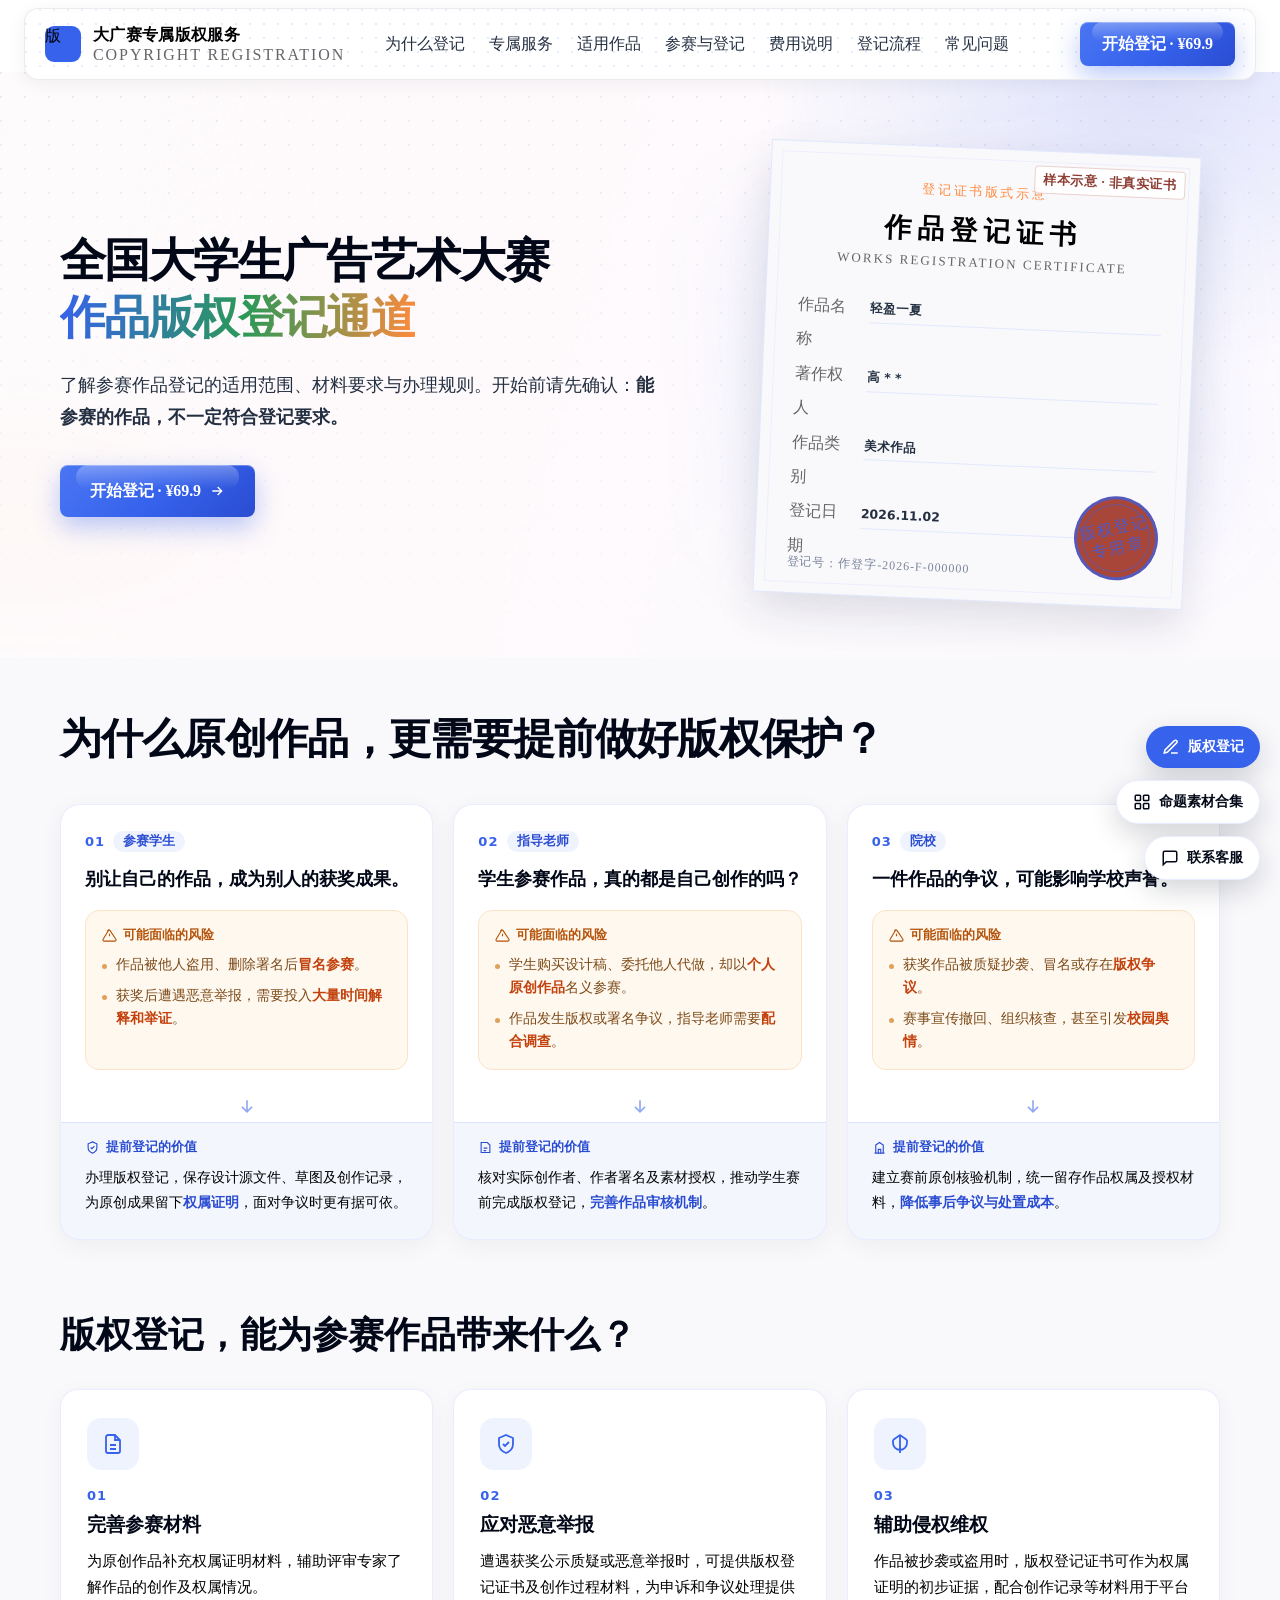
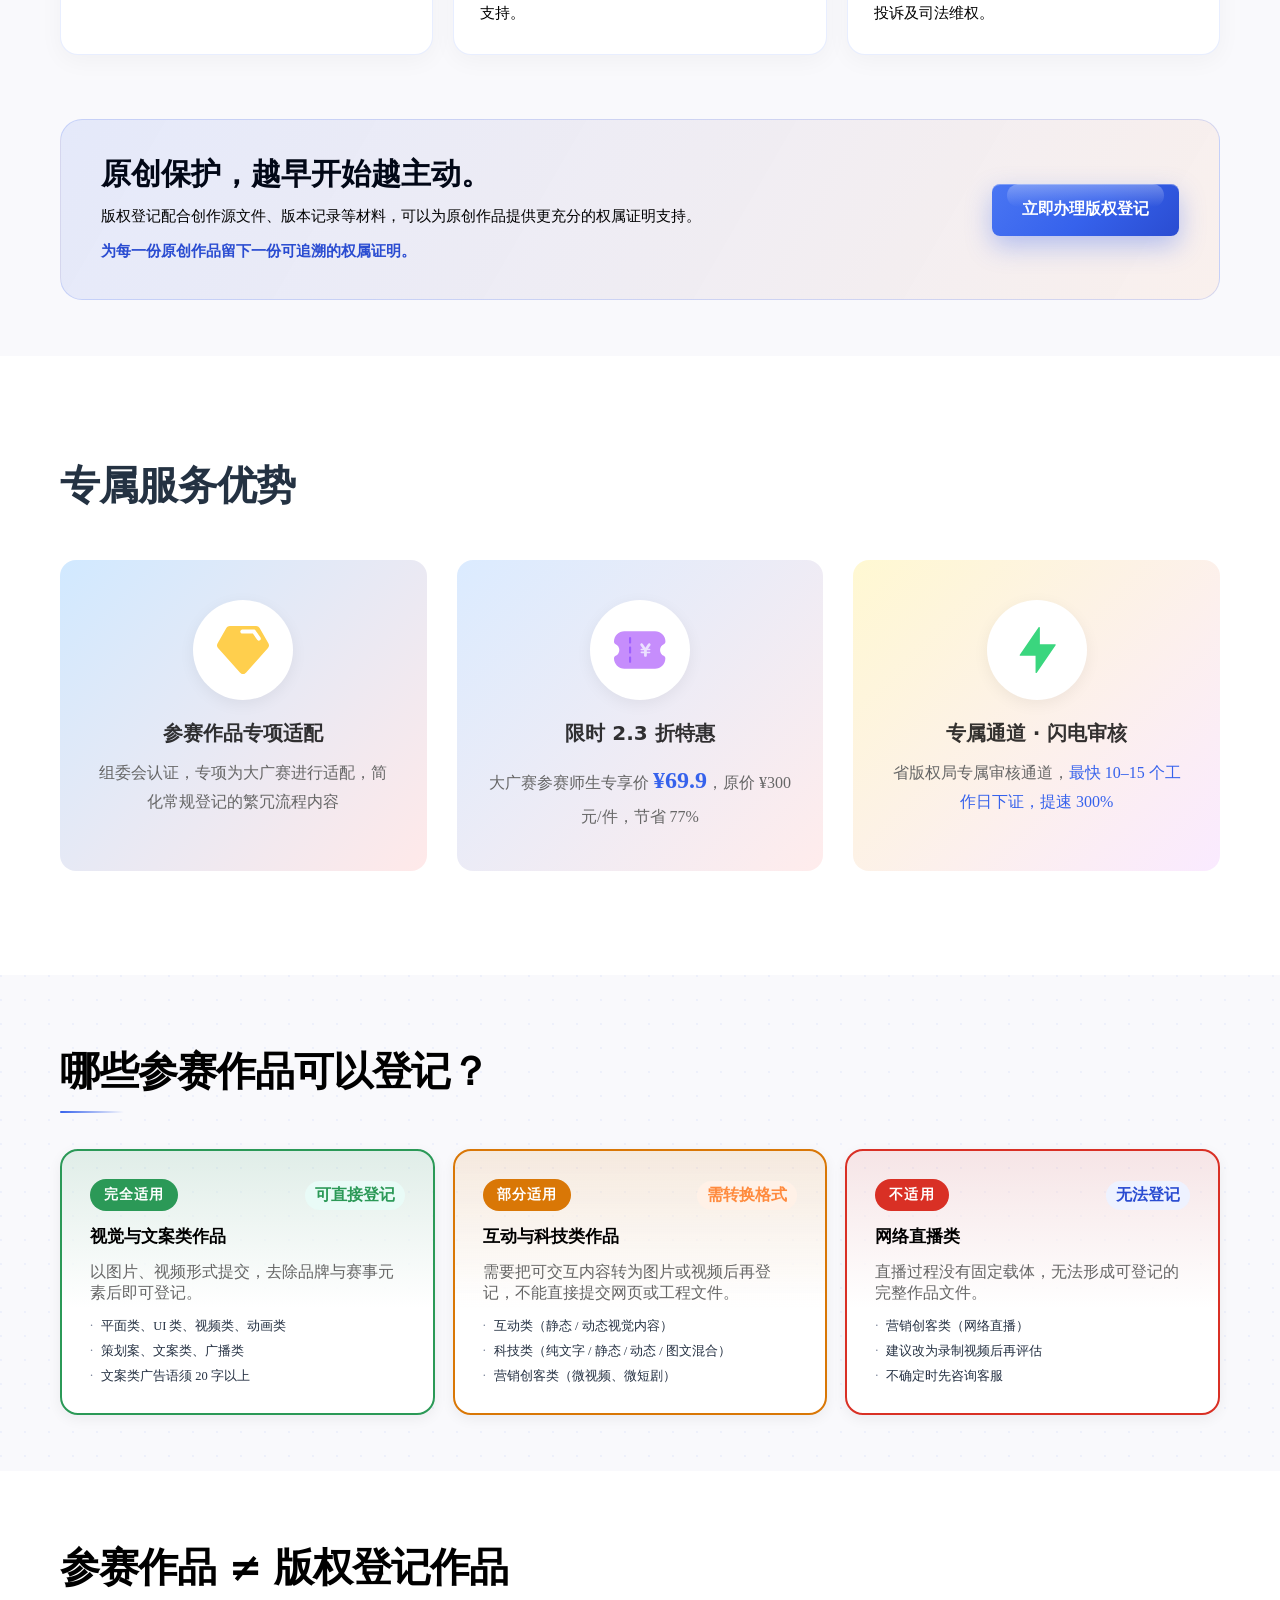
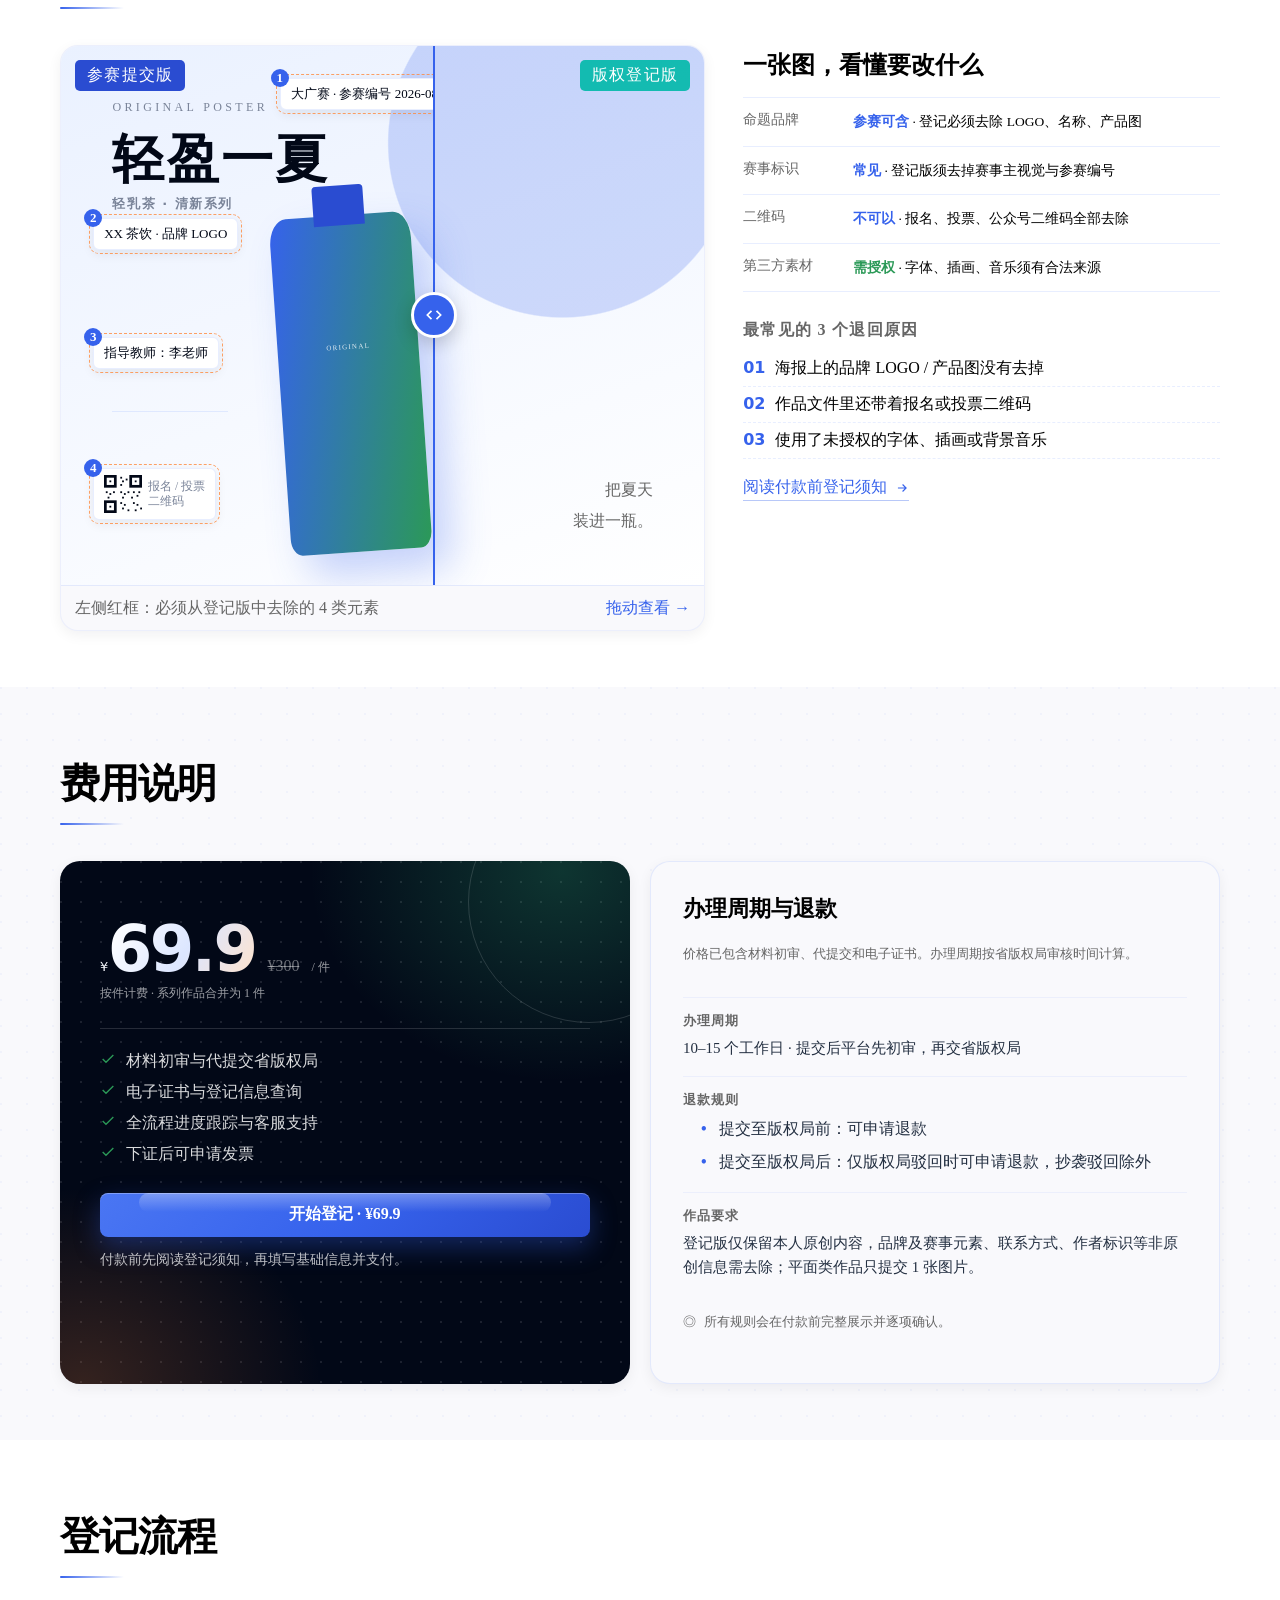
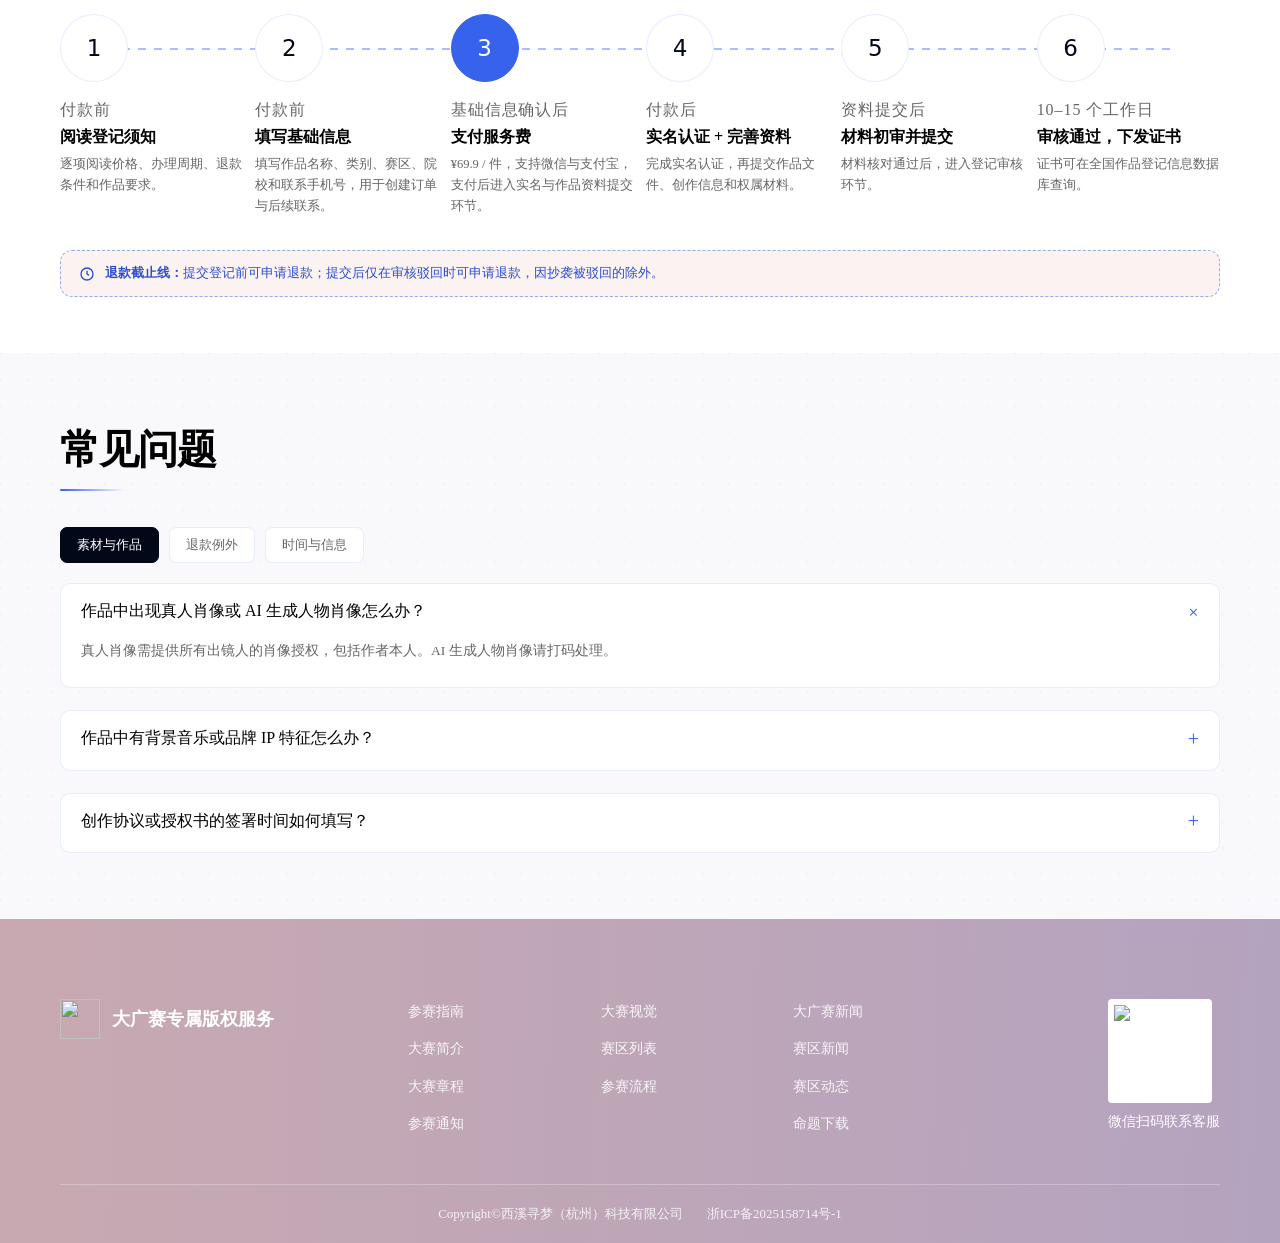
==== commit aa6de83f: "feat: 首页改版与登记流程优化 - 新增原创保护与版权登记价值模块，调整导航与模块顺序 - 精简 Hero、适用作品与登记页冗余内容 - 统一模块间距、标题左对齐，修复标题折行" ====
--- a/index.html
+++ b/index.html
@@ -46,7 +46,7 @@
   <section class="hero">
     <div class="wrap hero__grid">
       <div>
-        <h1>为参赛作品 <em>留下一份权利记录</em></h1>
+        <h1 class="hero__title--channel">全国大学生广告艺术大赛<br><em>作品版权登记通道</em></h1>
         <p class="hero__lede">
           了解参赛作品登记的适用范围、材料要求与办理规则。开始前请先确认：<strong>能参赛的作品，不一定符合登记要求。</strong>
         </p>
@@ -56,10 +56,6 @@
             <svg width="16" height="16" viewBox="0 0 24 24" fill="none" stroke="currentColor" stroke-width="2" aria-hidden="true"><path d="M5 12h14M13 6l6 6-6 6"/></svg>
           </a>
         </div>
-        <p class="hero__micro">
-          <svg viewBox="0 0 24 24" fill="none" stroke="currentColor" stroke-width="2" aria-hidden="true"><path d="M12 3l8 4v6c0 5-3.5 7.5-8 8-4.5-.5-8-3-8-8V7l8-4z"/><path d="M9 12l2 2 4-4"/></svg>
-          付款前请完整阅读登记须知并逐项确认
-        </p>
       </div>
 
       <div class="cert-stage" aria-hidden="true">
@@ -300,11 +296,6 @@
             <li>不确定时先咨询客服</li>
           </ul>
         </article>
-      </div>
-
-      <div class="fit-note" data-reveal>
-        <span aria-hidden="true">※</span>
-        <p><strong>系列作品怎么算？</strong> 平面类请将所有原创设计内容拼合为 1 张图片后提交；系列作品按件计费。每个作品最多登记 5 位作者。</p>
       </div>
     </div>
   </section>
@@ -389,10 +380,6 @@
             <li class="compare-row">
               <dt>二维码</dt>
               <dd><span class="no">不可以</span> · 报名、投票、公众号二维码全部去除</dd>
-            </li>
-            <li class="compare-row">
-              <dt>署名信息</dt>
-              <dd><span class="yes">可保留作者</span> · 指导教师与学校信息按登记要求处理</dd>
             </li>
             <li class="compare-row">
               <dt>第三方素材</dt>
--- a/assets/styles.css
+++ b/assets/styles.css
@@ -410,12 +410,6 @@
 .fit-card ul { display: flex; flex-direction: column; gap: 8px; margin-top: auto; }
 .fit-card li { font-size: 12.5px; color: var(--ink-2); display: flex; gap: 8px; }
 .fit-card li::before { content: "·"; color: var(--muted-2); }
-.fit-note {
-  margin-top: 18px; font-size: 12.5px; color: var(--muted);
-  display: flex; gap: 10px; align-items: flex-start; padding: 14px 18px;
-  background: var(--gold-soft); border-radius: var(--radius-sm); border: 1px solid rgba(var(--accent3-rgb), 0.28);
-}
-.fit-note strong { color: var(--ink); }
 
 /* ---------- 流程 ---------- */
 .flow { position: relative; display: grid; grid-template-columns: repeat(6, 1fr); gap: 12px; }
@@ -1592,6 +1586,7 @@
   letter-spacing: -0.02em;
   line-height: 1.25;
 }
+#exclusive .section-title { text-align: left; }
 
 /* card-container 三列网格 */
 .card-container {
@@ -1981,7 +1976,7 @@
 .op-value p em { font-style: normal; font-weight: 700; color: var(--accent-dark); }
 
 /* 第二部分：价值卡片 */
-.op-help { margin-top: 72px; text-align: center; }
+.op-help { margin-top: 72px; text-align: left; }
 .op-help h2 {
   font-family: var(--font-display);
   font-size: clamp(26px, 3vw, 36px);
@@ -2085,6 +2080,9 @@
   .op-head h2 { font-size: 26px; }
 }
 
+/* 首页 Hero 标题：两行固定文案，单独控制字号避免折行 */
+.hero h1.hero__title--channel { font-size: clamp(30px, 3.6vw, 46px) !important; line-height: 1.25; }
+
 /* ---------- 动效降级 ---------- */
 @media (prefers-reduced-motion: reduce) {
   .flow-step.is-critical .flow-step__dot { animation: none; }
